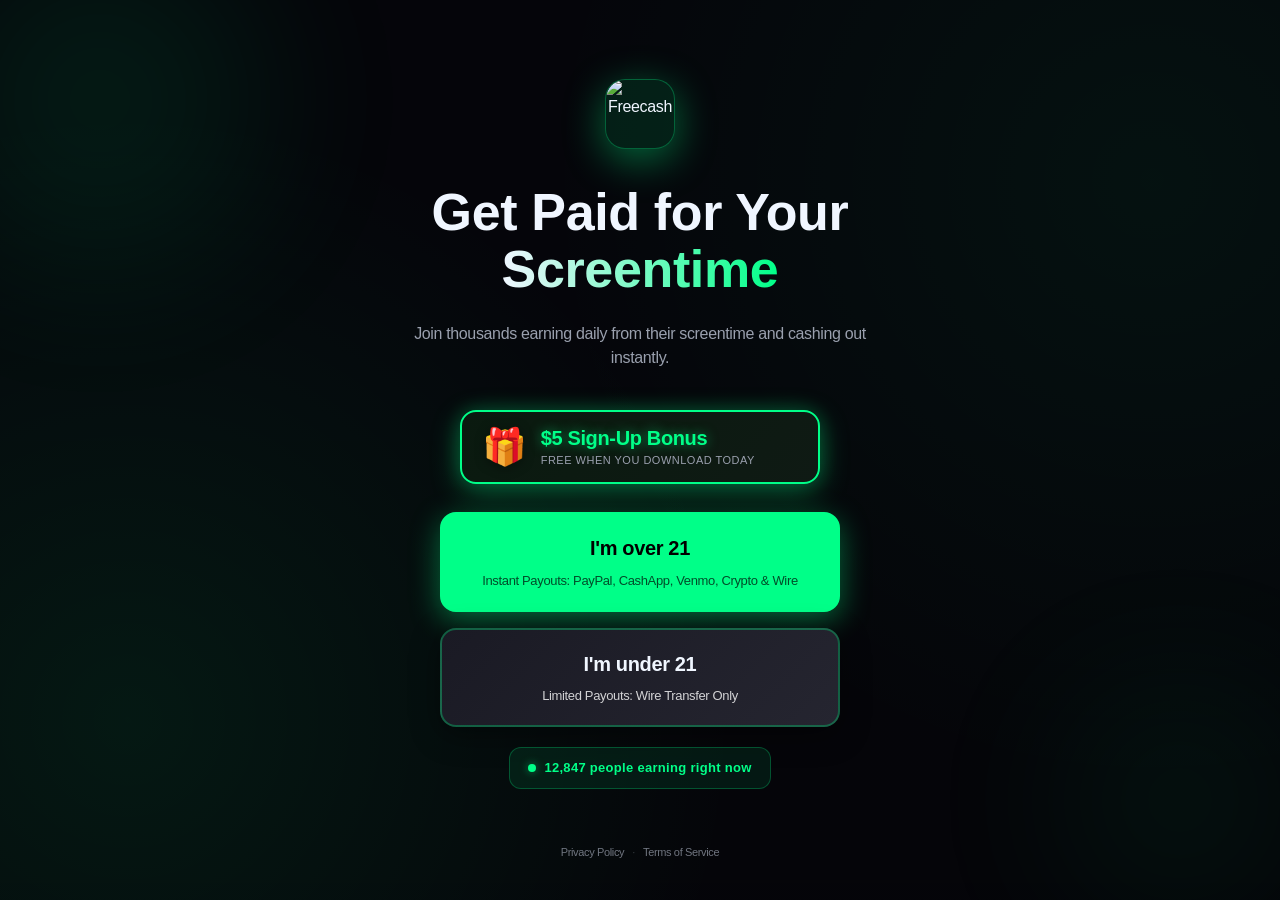
==== fch-sf.html @ b0267753 "Create fch-sf.html" ====
<!DOCTYPE html>
<html lang="en">
<head>

<meta charset="utf-8">
    <meta name="viewport" content="width=device-width,initial-scale=1,maximum-scale=1,user-scalable=no,viewport-fit=cover">
    <meta name="apple-mobile-web-app-capable" content="yes">
    <meta name="apple-mobile-web-app-status-bar-style" content="black-translucent">
    <meta name="mobile-web-app-capable" content="yes">
    <meta name="theme-color" content="#05050A">
    <script src="/js/trx.js?v=cpi"></script>
    <link rel="icon" type="image/png" href="/images/fclogo.png">
    <link rel="apple-touch-icon" href="/images/fclogo.png">
    <title>Start Earning</title>
    <style>
        :root{
            --bg: #05050A;
            --text: #f0f6ff;
            --muted: #9AA0AE;
            --brand: #00ff88;
            --brand2: #00d175;
            --accent-red: #ff4757;
            --bg-card: #0E0E14;
            --border: #1a1a27;
            --brand-glow: rgba(0,255,136,0.25);
        }

        /* Purple theme variables for PF */
        .pf-theme {
            --bg: #0a0a12;
            --brand: #7C4DFF;
            --brand2: #5E35B1;
            --bg-card: #12121a;
            --border: #1f1f2e;
            --brand-glow: rgba(124,77,255,0.25);
        }

        *{box-sizing:border-box;-webkit-tap-highlight-color:transparent}
        html{
            margin:0;
            min-height:100%;
            -webkit-text-size-adjust:100%;
            background-color: var(--bg);
        }
        body{
            margin:0;
            padding-top: env(safe-area-inset-top);
            padding-bottom: env(safe-area-inset-bottom);
            padding-left: env(safe-area-inset-left);
            padding-right: env(safe-area-inset-right);
            color:var(--text);
            font-family: 'Inter', -apple-system, BlinkMacSystemFont, 'Segoe UI', Roboto, Helvetica, Arial, sans-serif;
            overflow-x:hidden;
            min-height:100vh;
            line-height:1.47059;
            font-weight:400;
            letter-spacing:-.022em;
            background-color: var(--bg);
            background-image:
                radial-gradient(circle at 10% 80%, rgba(0,255,136,.08) 0%, transparent 45%),
                radial-gradient(circle at 90% 20%, rgba(0,255,136,.05) 0%, transparent 45%),
                linear-gradient(to top, rgba(0,0,0,0.1), transparent);
            background-attachment: fixed;
            position: relative;
            transition: background-color 0.4s ease, background-image 0.4s ease;
        }

        body.pf-theme {
            background-color: #0a0a12;
            background-image:
                radial-gradient(circle at 10% 80%, rgba(124,77,255,.08) 0%, transparent 45%),
                radial-gradient(circle at 90% 20%, rgba(124,77,255,.05) 0%, transparent 45%),
                linear-gradient(to top, rgba(0,0,0,0.1), transparent);
        }

        .bg-orb{
            position:fixed;
            border-radius:50%;
            filter:blur(80px);
            opacity:.3;
            pointer-events:none;
            z-index:0;
            transition: background 0.4s ease;
        }
        .orb1{
            width:400px;height:400px;
            background:radial-gradient(circle, rgba(0,255,136,.4), transparent);
            top:-100px;left:-100px;
            animation:float1 20s ease-in-out infinite;
        }
        .orb2{
            width:300px;height:300px;
            background:radial-gradient(circle, rgba(0,213,117,.3), transparent);
            bottom:-50px;right:-50px;
            animation:float2 15s ease-in-out infinite;
        }

        body.pf-theme .orb1 {
            background:radial-gradient(circle, rgba(124,77,255,.4), transparent);
        }
        body.pf-theme .orb2 {
            background:radial-gradient(circle, rgba(94,53,177,.3), transparent);
        }

        @keyframes float1{
            0%, 100%{transform:translate(0,0) scale(1);}
            50%{transform:translate(50px,50px) scale(1.1);}
        }
        @keyframes float2{
            0%, 100%{transform:translate(0,0) scale(1);}
            50%{transform:translate(-30px,-40px) scale(1.15);}
        }
        /* ===== AGE QUIZ SECTION ===== */
        #age-quiz,#age-quiz-c {
            display: flex;
            flex-direction: column;
            min-height: 100vh;
            padding: 40px 20px;
        }

        .quiz-stage {
            flex: 1;
            display: flex;
            align-items: center;
            justify-content: center;
            width: 100%;
            min-height: 0;
        }

        .quiz-legal {
            flex-shrink: 0;
            padding-top: 16px;
            text-align: center;
        }

        .quiz-legal .foot-links {
            margin-top: 0;
            font-size: 11px;
            opacity: 0.72;
        }

        .quiz-legal .foot-links a {
            color: var(--muted);
            font-weight: 500;
        }

        .quiz-legal .foot-links a:hover {
            color: var(--brand);
            text-decoration: underline;
        }

        .quiz-legal .foot-sep {
            color: rgba(154, 160, 174, 0.45);
        }

        .quiz-container {
            max-width: 480px;
            width: 100%;
            text-align: center;
            position: relative;
            z-index: 1;
            animation: fadeIn 0.6s ease-out;
        }

        @keyframes fadeIn {
            from { opacity: 0; transform: scale(0.95); }
            to { opacity: 1; transform: scale(1); }
        }

        @keyframes slideUp {
            from { opacity: 0; transform: translateY(20px); }
            to { opacity: 1; transform: translateY(0); }
        }

        /* ===== BONUS OFFER SECTION ===== */
        .bonus-card {
            background: linear-gradient(135deg, #0a1a0f 0%, #0f1a14 100%);
            border: 2px solid var(--brand);
            border-radius: 14px;
            padding: 14px 18px;
            display: flex;
            align-items: center;
            gap: 12px;
            box-shadow: 0 8px 30px rgba(0,255,136,0.4), 0 0 20px rgba(0,255,136,0.2);
            position: relative;
            overflow: hidden;
            animation: slideUp 0.5s ease-out 0.4s both;
            margin-bottom: 20px;
            max-width: 360px;
            margin-left: auto;
            margin-right: auto;
        }

        .bonus-card::before {
            content: '';
            position: absolute;
            top: 0; left: -100%;
            width: 100%; height: 100%;
            background: linear-gradient(90deg, transparent, rgba(0,255,136,0.1), transparent);
            animation: shimmer 3s ease-in-out infinite;
        }

        @keyframes shimmer {
            0%, 100% { left: -100%; }
            50% { left: 100%; }
        }

        .bonus-icon {
            font-size: 24px;
            flex-shrink: 0;
            filter: drop-shadow(0 2px 4px rgba(0,0,0,0.3));
        }

        .bonus-content {
            flex: 1;
        }

        .bonus-title {
            font-size: 20px;
            font-weight: 900;
            color: var(--brand);
            margin: 0 0 3px 0;
            line-height: 1.2;
            text-shadow: 0 0 10px rgba(0,255,136,0.5);
        }

        .bonus-subtitle {
            font-size: 12px;
            color: rgba(0,255,136,0.8);
            margin: 0;
            font-weight: 600;
            letter-spacing: 0.5px;
        }

        .quiz-logo-wrapper {
            display: flex;
            align-items: center;
            justify-content: center;
            gap: 16px;
            margin-bottom: 32px;
            animation: slideUp 0.5s ease-out both;
        }

        .quiz-logo-container {
            width: 70px;
            height: 70px;
            border-radius: 20px;
            display: flex;
            align-items: center;
            justify-content: center;
            background: rgba(0,255,136,.1);
            border: 1px solid rgba(0,255,136,.3);
            box-shadow: 0 10px 40px rgba(0,255,136,.4);
            overflow: hidden;
        }

        .quiz-logo {
            width: 70px;
            height: 70px;
            object-fit: cover;
            border-radius: 20px;
        }

        .quiz-partnership-x {
            font-size: 28px;
            font-weight: 900;
            background: linear-gradient(135deg, #fff 0%, var(--brand) 100%);
            -webkit-background-clip: text;
            -webkit-text-fill-color: transparent;
            background-clip: text;
        }

        .qualify-text {
            font-size: 18px;
            font-weight: 600;
            color: var(--muted);
            margin-bottom: 16px;
            animation: slideUp 0.5s ease-out 0.1s both;
            letter-spacing: 0.5px;
        }

        .question {
            font-size: clamp(36px, 10vw, 52px);
            font-weight: 900;
            line-height: 1.1;
            margin-bottom: 24px;
            animation: slideUp 0.6s ease-out 0.2s both;
        }

        .question-gradient {
            background: linear-gradient(90deg, var(--text), var(--brand));
            -webkit-background-clip: text;
            -webkit-text-fill-color: transparent;
            background-clip: text;
        }

        .question-subtitle {
            font-size: 16px;
            color: var(--muted);
            line-height: 1.5;
            margin-bottom: 40px;
            animation: slideUp 0.6s ease-out 0.3s both;
            padding: 0 10px;
        }

        .options {
            display: flex;
            flex-direction: column;
            gap: 16px;
            max-width: 400px;
            margin: 0 auto;
        }

        .option {
            display: block;
            text-decoration: none;
            background: var(--bg-card);
            border: 2px solid var(--border);
            border-radius: 16px;
            padding: 20px 24px;
            cursor: pointer;
            transition: all 0.2s ease;
            animation: slideUp 0.5s ease-out both;
            position: relative;
            overflow: hidden;
        }

        .option:nth-child(1) { 
            animation-delay: 0.3s;
            background: var(--brand);
            border-color: var(--brand);
            box-shadow: 0 8px 30px rgba(0,255,136,0.4);
        }
        
        .option:nth-child(1) .option-label {
            color: #000;
        }
        
        .option:nth-child(2) { 
            animation-delay: 0.4s;
            background: linear-gradient(135deg, #1a1a24, #252530);
            border-color: rgba(0,255,136,0.3);
            box-shadow: 0 8px 30px rgba(0,0,0,0.4);
        }
        
        .option:nth-child(2):hover {
            border-color: rgba(0,255,136,0.5);
            box-shadow: 0 8px 30px rgba(0,255,136,0.15);
        }

        .option::before {
            content: '';
            position: absolute;
            top: 0; left: -100%;
            width: 100%; height: 100%;
            background: linear-gradient(90deg, transparent, rgba(0,255,136,0.1), transparent);
            transition: left 0.4s ease;
        }

        .option:hover {
            border-color: var(--brand);
            transform: translateY(-3px);
            box-shadow: 0 8px 30px var(--brand-glow);
        }

        .option:hover::before {
            left: 100%;
        }

        .option:nth-child(1):hover {
            background: #00ff88;
            box-shadow: 0 12px 40px rgba(0,255,136,0.5);
        }

        .option:active {
            transform: translateY(-1px) scale(0.98);
        }

        .option-label {
            font-size: 20px;
            font-weight: 700;
            color: var(--text);
            text-align: center;
            margin-bottom: 8px;
        }

        .option-payout {
            font-size: 13px;
            color: rgba(255, 255, 255, 0.8);
            text-align: center;
            font-weight: 500;
            line-height: 1.4;
        }

        .option:nth-child(1) .option-payout {
            color: rgba(0, 0, 0, 0.7);
        }

        /* ===== SCROLL CONTENT SECTIONS ===== */
        .scroll-content {
            display: none;
            opacity: 0;
        }

        .scroll-content.active {
            display: block;
            animation: fadeInUp 0.6s ease-out forwards;
        }

        @keyframes fadeInUp {
            from { opacity: 0; transform: translateY(30px); }
            to { opacity: 1; transform: translateY(0); }
        }

        .container {
            max-width: 480px;
            margin: 0 auto;
            padding: 60px 20px 40px;
            text-align: center;
            position: relative;
            z-index: 1;
        }

        /* Reserve space for fixed .sticky-cta so footer/legal text isn’t hidden under it */
        #fc-content-c .container {
            padding-bottom: calc(40px + 100px + env(safe-area-inset-bottom));
        }

        .logo-wrapper{
            display:flex;
            align-items:center;
            justify-content:center;
            gap: 16px;
            margin:0 auto 20px;
        }
        
        .logo-container {
            width:70px;
            height:70px;
            border-radius:20px;
            display:flex;
            align-items:center;
            justify-content:center;
            background:rgba(0,255,136,.1);
            border:1px solid rgba(0,255,136,.3);
            box-shadow:0 10px 40px rgba(0,255,136,.4);
            transition: transform 0.3s ease;
            overflow: hidden;
        }

        /* Purple theme logo container */
        .pf-content .logo-container {
            background:rgba(124,77,255,.1);
            border:1px solid rgba(124,77,255,.3);
            box-shadow:0 10px 40px rgba(124,77,255,.4);
        }
        
        .logo-container:hover {
            transform: scale(1.05);
        }
        
        .logo{
            width:70px;
            height:70px;
            object-fit:cover;
            border-radius:20px;
        }
        
        .partnership-x {
            font-size: 32px;
            font-weight: 900;
            background: linear-gradient(135deg, #fff 0%, #00ff88 100%);
            -webkit-background-clip: text;
            -webkit-text-fill-color: transparent;
            background-clip: text;
            text-shadow: 0 2px 8px rgba(0,255,136,.5);
            animation: pulse-x 2s ease-in-out infinite;
            user-select: none;
        }

        .pf-content .partnership-x {
            background: linear-gradient(135deg, #fff 0%, #7C4DFF 100%);
            -webkit-background-clip: text;
            background-clip: text;
            text-shadow: 0 2px 8px rgba(124,77,255,.5);
        }

        body.pf-theme .signup-bonus-card { background: linear-gradient(135deg, #1a0f1a 0%, #0f1419 100%); border-color: #7C4DFF; box-shadow: 0 8px 30px rgba(124,77,255,0.3), 0 0 20px rgba(124,77,255,0.2); }
        body.pf-theme .signup-bonus-title { color: #7C4DFF; text-shadow: 0 0 12px rgba(124,77,255,0.5); }
        body.pf-theme .live-counter { background: rgba(124,77,255,.08); border-color: rgba(124,77,255,.25); }
        body.pf-theme .live-dot { background: #7C4DFF; box-shadow: 0 0 8px rgba(124,77,255,.5); }
        body.pf-theme .live-counter span { color: #7C4DFF; }
        .pf-content .dollar-counter span { color: #7C4DFF; text-shadow: 0 0 10px rgba(124,77,255,.3); }
        .pf-content .trust-item svg { color: #7C4DFF; }
        body.pf-theme .notif-icon { background: rgba(124,77,255,.12); border-color: rgba(124,77,255,.2); }
        body.pf-theme .sticky-cta .cta-sm { background: linear-gradient(135deg, #7C4DFF, #5E35B1); color: #fff !important; box-shadow: 0 -4px 30px rgba(124,77,255,0.25); }
        
        @keyframes pulse-x {
            0%, 100% { 
                transform: scale(1);
                filter: drop-shadow(0 0 8px rgba(0,255,136,.4));
            }
            50% { 
                transform: scale(1.1);
                filter: drop-shadow(0 0 16px rgba(0,255,136,.6));
            }
        }

        .youre-in-section {
            display: flex;
            align-items: center;
            justify-content: center;
            gap: 16px;
            margin: 30px 0 20px;
        }
        .check-circle {
            width: 60px;
            height: 60px;
            background: #00ff88;
            border-radius: 50%;
            display: flex;
            align-items: center;
            justify-content: center;
            flex-shrink: 0;
            box-shadow: 0 0 20px rgba(0,255,136,0.25);
        }

        .pf-content .check-circle {
            background: #7C4DFF;
            box-shadow: 0 0 20px rgba(124,77,255,0.25);
        }

        .check-circle svg {
            width: 32px;
            height: 32px;
            color: var(--bg);
        }

        .pf-content .check-circle svg {
            color: #fff;
        }

        .youre-in-text {
            font-size: 52px;
            font-weight: 900;
            line-height: 1;
            background: linear-gradient(90deg, var(--text), #00ff88);
            -webkit-background-clip: text;
            -webkit-text-fill-color: transparent;
            background-clip: text;
            text-shadow: 0 2px 4px rgba(0,0,0,.3);
        }

        .pf-content .youre-in-text {
            background: linear-gradient(90deg, var(--text), #7C4DFF);
            -webkit-background-clip: text;
            background-clip: text;
        }

        .text-neon { color: #00ff88; }
        .pf-content .text-neon { color: #7C4DFF; }

        .subtitle{
            font-size:15px;
            color:var(--muted);
            line-height:1.5;
            margin-bottom:30px;
            padding:0 10px;
        }

        .cta{
            display:flex;
            align-items:center;
            justify-content:center;
            gap:12px;
            width:100%;
            background:linear-gradient(135deg, #00ff88, #00d175);
            color:#05050A !important;
            font-weight:800;
            font-size:17px;
            text-transform:uppercase;
            letter-spacing:.5px;
            border:0;
            border-radius:16px;
            padding:20px;
            margin-top:30px;
            margin-bottom: 40px;
            text-decoration:none;
            cursor:pointer;
            position:relative;
            overflow:hidden;
            box-shadow:0 10px 30px rgba(0,255,136,0.25);
            transition: all 0.3s ease;
            animation: pulse-fc 3s ease-in-out infinite;
        }

        .pf-content .cta {
            background:linear-gradient(135deg, #7C4DFF, #5E35B1);
            color:#fff !important;
            box-shadow:0 10px 30px rgba(124,77,255,0.25);
            animation: pulse-pf 3s ease-in-out infinite;
        }

        .cta-icon{
            width:24px;
            height:24px;
            flex-shrink:0;
        }
        .cta-sub {
            font-size: 13px;
            color: var(--muted);
            text-align: center;
            margin: 4px 0 16px 0;
            padding: 0 10px;
        }
        .cta::before{
            content:'';
            position:absolute;
            top:0;left:-100%;
            width:100%;height:100%;
            background:linear-gradient(90deg, transparent, rgba(255,255,255,.2), transparent);
            transition:left 0.5s;
        }
        .cta:hover{
            transform:translateY(-2px);
            box-shadow:0 15px 40px rgba(0,255,136,.5);
        }

        .pf-content .cta:hover {
            box-shadow:0 15px 40px rgba(124,77,255,.5);
        }

        .cta:hover::before{left:100%;}

        @keyframes pulse-fc {
            0%, 100% { box-shadow:0 10px 30px rgba(0,255,136,0.25); }
            50% { box-shadow:0 15px 40px rgba(0,255,136,.6);}
        }

        @keyframes pulse-pf {
            0%, 100% { box-shadow:0 10px 30px rgba(124,77,255,0.25); }
            50% { box-shadow:0 15px 40px rgba(124,77,255,.6);}
        }

        .limited-banner {
            background: linear-gradient(135deg, #0a1a0f 0%, #0f1a14 100%);
            border: 1px solid var(--brand);
            border-radius: 8px;
            padding: 8px 16px;
            margin: -20px auto 20px;
            max-width: 400px;
            text-align: center;
            box-shadow: 0 4px 15px rgba(0,255,136,0.3), 0 0 10px rgba(0,255,136,0.15);
            position: relative;
            overflow: hidden;
        }

        .limited-banner::before {
            content: '';
            position: absolute;
            top: 0; left: -100%;
            width: 100%; height: 100%;
            background: linear-gradient(90deg, transparent, rgba(0,255,136,0.1), transparent);
            animation: shimmer 3s ease-in-out infinite;
        }

        .limited-text {
            font-size: 13px;
            font-weight: 700;
            color: var(--brand);
            letter-spacing: 0.5px;
            text-transform: uppercase;
            position: relative;
            z-index: 1;
            text-shadow: 0 0 8px rgba(0,255,136,0.4);
        }

        .pf-content .limited-banner {
            background: linear-gradient(135deg, #1a0f1a 0%, #0f1419 100%);
            border-color: #7C4DFF;
            box-shadow: 0 4px 15px rgba(124,77,255,0.3), 0 0 10px rgba(124,77,255,0.15);
        }

        .pf-content .limited-text {
            color: #7C4DFF;
            text-shadow: 0 0 8px rgba(124,77,255,0.4);
        }

        @keyframes shimmer {
            0%, 100% { left: -100%; }
            50% { left: 100%; }
        }

        .card{
            background:var(--bg-card);
            border:1px solid var(--border);
            border-radius:24px;
            text-align:left;
            backdrop-filter:blur(20px);
            box-shadow:0 12px 40px rgba(0,0,0,0.8), 0 0 30px rgba(0,255,136,0.25);
            position:relative;
            padding: 0;
            margin-top: 40px;
        }

        .pf-content .card {
            background:#12121a;
            border:1px solid #1f1f2e;
            box-shadow:0 12px 40px rgba(0,0,0,0.8), 0 0 30px rgba(124,77,255,0.25);
        }

        .section-title{
            font-size:14px;
            font-weight:700;
            text-align:center;
            margin-top:0;
            margin-bottom:0;
            padding: 24px 0;
            color: var(--muted);
            text-shadow: none;
            font-family: 'Inter', sans-serif;
            letter-spacing: 1px;
            text-transform: uppercase;
        }

        .li{
            display:flex;gap:16px;
            padding:20px 24px;
            border-bottom:1px solid var(--border);
            align-items:flex-start;
            text-align: left;
            background: transparent;
        }

        .pf-content .li {
            border-bottom:1px solid #1f1f2e;
        }

        .li:first-of-type {
            border-top: 1px solid var(--border);
        }

        .pf-content .li:first-of-type {
            border-top: 1px solid #1f1f2e;
        }

        .li:last-child{border-bottom:0}

        .check{
            display:inline-flex;align-items:center;justify-content:center;width:24px;height:24px;
            border-radius:50%;
            background:#00ff88;
            font-size:14px;font-weight:700;color:#05050A;flex-shrink:0;
            box-shadow:0 0 10px rgba(0,255,136,0.25);
        }

        .pf-content .check {
            background:#7C4DFF;
            color:#fff;
            box-shadow:0 0 10px rgba(124,77,255,0.25);
        }

        .li b{
            display:block;
            color:var(--text);
            font-size:16px;
            margin-bottom:4px;
            font-weight:700;
        }
        .muted-text{
            color:var(--muted);
            font-size:13px;
            line-height:1.4;
        }

        .activation-notice {
            background: linear-gradient(135deg, #1a0f0a 0%, #0f1419 100%);
            border: 2px solid var(--accent-red);
            border-radius: 16px;
            padding: 20px;
            margin-top: 24px;
            text-align: left;
            box-shadow: 0 0 30px rgba(255,71,87,.3);
            animation: glow-border 2s ease-in-out infinite;
            position: relative;
        }

        .pf-content .activation-notice {
            background: linear-gradient(135deg, #1a0f1a 0%, #0f1419 100%);
        }

        .activation-notice::before{
            content:'⚠️ IMPORTANT';
            position:absolute;
            top:-1px;
            right:20px;
            background:var(--accent-red);
            color:#fff;
            font-size:10px;
            font-weight:800;
            padding:4px 12px;
            border-radius:0 0 8px 8px;
            letter-spacing:.5px;
        }

        @keyframes glow-border {
            0%, 100% { 
                box-shadow: 0 0 20px rgba(255,71,87,.3);
                border-color: var(--accent-red);
            }
            50% { 
                box-shadow: 0 0 35px rgba(255,71,87,.5);
                border-color: #ff6b7a;
            }
        }

        .activation-header {
            display: flex;
            align-items: center;
            gap: 10px;
            margin-bottom: 12px;
        }

        .lock-icon {
            font-size: 20px;
            line-height: 1;
            flex-shrink: 0;
        }

        .activation-title {
            font-size: 16px;
            font-weight: 700;
            color: var(--text);
            flex: 1;
        }

        .activation-text {
            font-size: 14px;
            color: var(--muted);
            line-height: 1.5;
            margin: 0;
        }

        .highlight-green {
            color: #00ff88;
            font-weight: 700;
        }

        .highlight-purple {
            color: #7C4DFF;
            font-weight: 700;
        }

        .foot{color:var(--muted);font-size:12px;text-align:center;margin-top:16px;opacity:.7;}
        .foot-links{margin-top:12px;line-height:1.5;}
        .foot-links a{color:var(--brand);font-weight:600;text-decoration:none;}
        .foot-links a:hover{text-decoration:underline;}
        .foot-sep{margin:0 8px;color:var(--border);}

        .legal-wrap {
            margin-top: 22px;
            padding: 0 2px;
        }
        .affiliate-disclosure {
            border: 1px solid var(--border);
            border-radius: 12px;
            background: var(--bg-card);
            padding: 12px 14px;
            color: var(--muted);
            font-size: 13px;
            line-height: 1.5;
            text-align: left;
        }
        .affiliate-disclosure strong {
            color: var(--text);
            font-weight: 600;
        }
        .legal-disclaimer {
            margin-top: 16px;
            text-align: center;
            color: #6d7482;
            font-size: 15px;
            line-height: 1.55;
        }
        .legal-disclaimer a {
            color: inherit;
            font-weight: inherit;
            text-decoration: none;
        }
        .legal-disclaimer a:hover {
            text-decoration: underline;
            text-decoration-color: rgba(109, 116, 130, 0.6);
        }

        /* ===== SIGNUP BONUS CARD (Age Quiz) ===== */
        .signup-bonus-card {
            display: flex;
            align-items: center;
            gap: 14px;
            background: linear-gradient(135deg, #0a1a0f 0%, #0f1a14 100%);
            border: 2px solid var(--brand);
            border-radius: 16px;
            padding: 14px 20px;
            margin-bottom: 28px;
            box-shadow: 0 8px 30px rgba(0,255,136,0.3), 0 0 20px rgba(0,255,136,0.2);
            animation: slideUp 0.5s ease-out 0.25s both;
            max-width: 360px;
            margin-left: auto;
            margin-right: auto;
        }
        .signup-bonus-icon {
            font-size: 36px;
            line-height: 1;
            flex-shrink: 0;
            filter: drop-shadow(0 2px 6px rgba(0,0,0,0.4));
        }
        .signup-bonus-content { flex: 1; text-align: left; }
        .signup-bonus-title {
            font-size: 20px;
            font-weight: 900;
            color: var(--brand);
            margin: 0 0 2px 0;
            line-height: 1.2;
            text-shadow: 0 0 12px rgba(0,255,136,0.5);
        }
        .signup-bonus-sub {
            font-size: 11px;
            color: var(--muted);
            font-weight: 500;
            letter-spacing: 0.5px;
        }

        /* ===== LIVE COUNTER (Age Quiz) ===== */
        .live-counter {
            display: inline-flex;
            align-items: center;
            gap: 8px;
            background: rgba(0,255,136,.08);
            border: 1px solid rgba(0,255,136,.25);
            border-radius: 12px;
            padding: 10px 18px;
            margin-top: 20px;
            margin-bottom: 0;
            animation: slideUp 0.5s ease-out 0.5s both;
        }
        .live-dot {
            width: 8px;
            height: 8px;
            background: var(--brand);
            border-radius: 50%;
            animation: blink 1.5s ease-in-out infinite;
            box-shadow: 0 0 8px rgba(0,255,136,.5);
        }
        @keyframes blink { 0%,100%{opacity:1} 50%{opacity:0.3} }
        .live-counter span { font-size: 13px; color: var(--brand); font-weight: 600; letter-spacing: 0.3px; }

        /* ===== COUNTDOWN BAR ===== */
        .countdown-bar {
            display: flex;
            align-items: center;
            justify-content: center;
            gap: 8px;
            background: rgba(255,71,87,.08);
            border: 1px solid rgba(255,71,87,.25);
            border-radius: 12px;
            padding: 10px 18px;
            margin-bottom: 20px;
        }
        .countdown-bar svg { width: 16px; height: 16px; color: var(--accent-red); flex-shrink: 0; }
        .countdown-bar span { font-size: 13px; color: #ff6b8a; font-weight: 600; }
        .countdown-bar .timer { font-variant-numeric: tabular-nums; color: var(--accent-red); font-weight: 700; }

        /* ===== DOLLAR COUNTER ===== */
        .dollar-counter {
            text-align: center;
            margin-bottom: 8px;
        }
        .dollar-counter span {
            font-size: 13px;
            font-weight: 600;
            color: var(--brand);
            font-variant-numeric: tabular-nums;
            letter-spacing: 0.3px;
            text-shadow: 0 0 10px rgba(0,255,136,.3);
        }

        /* ===== PAYOUT ROW ===== */
        .payout-row {
            display: flex;
            align-items: center;
            justify-content: center;
            gap: 8px;
            margin-top: 14px;
            margin-bottom: 28px;
        }
        .payout-icon {
            width: 28px;
            height: 28px;
            border-radius: 50%;
            background: var(--bg-card);
            border: 1px solid var(--border);
            display: flex;
            align-items: center;
            justify-content: center;
            font-size: 14px;
        }
        .payout-label { font-size: 12px; color: var(--muted); margin-left: 4px; font-weight: 500; }

        /* ===== URGENCY BANNER ===== */
        .urgency {
            background: linear-gradient(135deg, rgba(251,191,36,.08) 0%, rgba(251,191,36,.04) 100%);
            border: 1px solid rgba(251,191,36,.25);
            border-radius: 14px;
            padding: 16px 18px;
            display: flex;
            align-items: flex-start;
            gap: 12px;
            margin-bottom: 20px;
        }
        .urgency-icon { font-size: 18px; flex-shrink: 0; margin-top: 1px; }
        .urgency-text { font-size: 13px; color: rgba(251,191,36,.95); line-height: 1.5; font-weight: 500; }
        .urgency-text strong { color: #fbbf24; font-weight: 700; }

        /* ===== TRUST BAR ===== */
        .trust-bar {
            display: flex;
            align-items: center;
            justify-content: center;
            gap: 20px;
            padding: 16px 0;
            margin-top: 4px;
        }
        .trust-item {
            display: flex;
            align-items: center;
            gap: 6px;
        }
        .trust-item svg { width: 14px; height: 14px; color: var(--brand); opacity: 0.8; }
        .trust-item span { font-size: 11px; color: var(--muted); font-weight: 500; }

        /* ===== NOTIFICATION TOASTS ===== */
        .notif-zone {
            position: fixed;
            top: 16px;
            left: 50%;
            transform: translateX(-50%);
            z-index: 100;
            width: calc(100% - 32px);
            max-width: 400px;
            pointer-events: none;
            height: 70px;
        }
        .notif-toast {
            position: absolute;
            top: 0;
            left: 0;
            right: 0;
            background: var(--bg-card);
            border: 1px solid var(--border);
            border-radius: 16px;
            padding: 14px 16px;
            display: flex;
            align-items: center;
            gap: 12px;
            box-shadow: 0 8px 32px rgba(0,0,0,0.6), 0 0 20px rgba(0,255,136,.15);
            backdrop-filter: blur(20px);
            -webkit-backdrop-filter: blur(20px);
            animation: toastIn 0.4s cubic-bezier(0.16, 1, 0.3, 1) both;
            pointer-events: auto;
            opacity: 0;
            transform: translateY(-20px);
        }
        @keyframes toastIn { from{opacity:0;transform:translateY(-20px) scale(0.96)} to{opacity:1;transform:translateY(0) scale(1)} }
        @keyframes toastOut { from{opacity:1;transform:translateY(0) scale(1)} to{opacity:0;transform:translateY(-10px) scale(0.96)} }
        .notif-toast.leaving { animation: toastOut 0.3s ease-in forwards; }
        .notif-icon {
            width: 36px;
            height: 36px;
            border-radius: 10px;
            background: rgba(0,255,136,.12);
            border: 1px solid rgba(0,255,136,.2);
            display: flex;
            align-items: center;
            justify-content: center;
            flex-shrink: 0;
        }
        .notif-icon img { width: 24px; height: 24px; border-radius: 6px; }
        .notif-body { flex: 1; min-width: 0; }
        .notif-title { font-size: 13px; font-weight: 700; color: var(--text); margin-bottom: 1px; white-space: nowrap; overflow: hidden; text-overflow: ellipsis; }
        .notif-desc { font-size: 12px; color: var(--muted); white-space: nowrap; overflow: hidden; text-overflow: ellipsis; }
        .notif-time { font-size: 10px; color: var(--muted); opacity: 0.6; flex-shrink: 0; margin-left: 2px; }

        /* ===== STICKY BOTTOM CTA ===== */
        .sticky-cta {
            position: fixed;
            bottom: 0;
            left: 0;
            right: 0;
            z-index: 90;
            background: linear-gradient(to top, var(--bg) 60%, transparent);
            padding: 16px 20px calc(16px + env(safe-area-inset-bottom));
            display: none;
            justify-content: center;
            opacity: 0;
            transform: translateY(20px);
            transition: opacity 0.3s ease, transform 0.3s ease;
        }
        .sticky-cta.visible { display: flex; opacity: 1; transform: translateY(0); }
        .sticky-cta .cta-sm {
            display: flex;
            align-items: center;
            justify-content: center;
            gap: 8px;
            width: 100%;
            max-width: 440px;
            background: linear-gradient(135deg, #00ff88, #00d175);
            color: #05050A !important;
            font-weight: 800;
            font-size: 15px;
            text-transform: uppercase;
            letter-spacing: 0.5px;
            border: 0;
            border-radius: 16px;
            padding: 16px 20px;
            text-decoration: none;
            cursor: pointer;
            position: relative;
            overflow: hidden;
            box-shadow: 0 -4px 30px rgba(0,255,136,0.25), inset 0 1px 0 rgba(255,255,255,0.15);
        }
        .sticky-cta .cta-sm:active { transform: scale(0.97); }
        .sticky-cta .cta-sm::after {
            content: '';
            position: absolute;
            top: 0;
            left: -100%;
            width: 60%;
            height: 100%;
            background: linear-gradient(90deg, transparent, rgba(255,255,255,.2), transparent);
            animation: shimmer 3s ease-in-out infinite;
        }
        .sticky-cta .cta-sm svg { width: 18px; height: 18px; flex-shrink: 0; }

        /* ===== MOBILE RESPONSIVENESS ===== */
        @media (max-width: 768px) {
            .container { 
                padding: 50px 20px 40px;
                max-width: 100%;
            }
            .youre-in-text { font-size: 48px; }
            .card { border-radius: 20px; }
        }

        @media (max-width: 480px) {
            #age-quiz,#age-quiz-c { padding: 32px 16px; }
            .quiz-container { padding: 0; }
            .quiz-logo-wrapper { gap: 12px; margin-bottom: 24px; }
            .quiz-logo-container { width: 60px; height: 60px; border-radius: 16px; }
            .quiz-logo { width: 60px; height: 60px; border-radius: 16px; }
            .quiz-partnership-x { font-size: 22px; }
            .qualify-text { font-size: 16px; }
            .question { font-size: 36px; margin-bottom: 20px; }
            .question-subtitle { font-size: 14px; margin-bottom: 32px; }
            .bonus-card { padding: 18px 20px; gap: 14px; border-radius: 14px; margin-bottom: 20px; }
            .bonus-icon { font-size: 28px; }
            .bonus-title { font-size: 20px; }
            .bonus-subtitle { font-size: 12px; }
            .options { gap: 12px; }
            .option { padding: 18px 20px; border-radius: 14px; }
            .option-label { font-size: 18px; }

            .container { padding: 40px 16px 32px; }
            .logo-wrapper { gap: 12px; margin-bottom: 16px; }
            .logo-container { width: 60px; height: 60px; border-radius: 16px; }
            .logo { width: 60px; height: 60px; border-radius: 16px; }
            .partnership-x { font-size: 26px; }
            .youre-in-section { gap: 12px; margin: 24px 0 16px; }
            .check-circle { width: 50px; height: 50px; }
            .check-circle svg { width: 26px; height: 26px; }
            .youre-in-text { font-size: 40px; }
            .subtitle { font-size: 14px; margin-bottom: 24px !important; }
            .cta { 
                padding: 18px 16px; 
                font-size: 16px; 
                border-radius: 14px;
                margin-top: 24px;
                margin-bottom: 32px;
                min-height: 56px;
            }
            .cta-icon { width: 22px; height: 22px; }
            .limited-banner { padding: 6px 12px; margin: -16px auto 16px; border-radius: 6px; max-width: 100%; }
            .limited-text { font-size: 11px; }
            .card { border-radius: 18px; margin-top: 32px; }
            .section-title { font-size: 12px; padding: 20px 0; letter-spacing: 0.8px; }
            .li { padding: 16px; gap: 12px; }
            .li b { font-size: 15px; }
            .muted-text { font-size: 12px; }
            .check { width: 22px; height: 22px; font-size: 12px; }
            .activation-notice { padding: 16px; border-radius: 14px; margin-top: 20px; }
            .activation-notice::before { font-size: 9px; padding: 3px 10px; right: 16px; }
            .activation-title { font-size: 15px; }
            .activation-text { font-size: 13px; }
            .lock-icon { font-size: 18px; }
            .foot { font-size: 11px; margin-top: 14px; }
            .orb1 { width: 250px; height: 250px; }
            .orb2 { width: 200px; height: 200px; }
            .signup-bonus-card { padding: 12px 16px; gap: 12px; margin-bottom: 24px; }
            .signup-bonus-icon { font-size: 30px; }
            .signup-bonus-title { font-size: 18px; }
            .signup-bonus-sub { font-size: 10px; }
            .live-counter { padding: 8px 14px; font-size: 12px; margin-top: 16px; }
            .countdown-bar { padding: 8px 14px; }
            .countdown-bar span { font-size: 12px; }
            .dollar-counter span { font-size: 12px; }
            .payout-row { gap: 6px; margin-bottom: 24px; }
            .payout-icon { width: 24px; height: 24px; font-size: 12px; }
            .urgency { padding: 14px; }
            .urgency-text { font-size: 12px; }
            .trust-bar { gap: 14px; }
            .trust-item span { font-size: 10px; }
            .notif-toast { padding: 12px 14px; border-radius: 14px; gap: 10px; }
            .notif-icon { width: 32px; height: 32px; border-radius: 8px; }
            .notif-icon img { width: 20px; height: 20px; border-radius: 5px; }
            .notif-title { font-size: 12px; }
            .notif-desc { font-size: 11px; }
            .sticky-cta .cta-sm { padding: 14px 16px; font-size: 14px; }
        }

        @media (max-width: 375px) {
            #age-quiz,#age-quiz-c { padding: 32px 16px; }
            .quiz-container { padding: 0; }
            .quiz-logo-wrapper { gap: 12px; margin-bottom: 24px; }
            .quiz-logo-container { width: 60px; height: 60px; border-radius: 16px; }
            .quiz-logo { width: 60px; height: 60px; border-radius: 16px; }
            .quiz-partnership-x { font-size: 22px; }
            .qualify-text { font-size: 16px; }
            .question { font-size: 36px; margin-bottom: 20px; }
            .question-subtitle { font-size: 14px; margin-bottom: 32px; }
            .bonus-card { padding: 16px 18px; gap: 12px; border-radius: 14px; margin-bottom: 16px; }
            .bonus-icon { font-size: 24px; }
            .bonus-title { font-size: 18px; }
            .bonus-subtitle { font-size: 11px; }
            .options { gap: 12px; }
            .option { padding: 18px 20px; border-radius: 14px; }
            .option-label { font-size: 18px; }

            .container { padding: 40px 16px 32px; }
            .logo-wrapper { gap: 12px; margin-bottom: 16px; }
            .logo-container { width: 60px; height: 60px; border-radius: 16px; }
            .logo { width: 60px; height: 60px; border-radius: 16px; }
            .partnership-x { font-size: 26px; }
            .youre-in-section { gap: 12px; margin: 24px 0 16px; }
            .check-circle { width: 50px; height: 50px; }
            .check-circle svg { width: 26px; height: 26px; }
            .youre-in-text { font-size: 40px; }
            .subtitle { font-size: 14px; margin-bottom: 24px !important; }
            .cta { 
                padding: 18px 16px; 
                font-size: 16px; 
                border-radius: 14px;
                margin-top: 24px;
                margin-bottom: 32px;
                min-height: 56px;
            }
            .cta-icon { width: 22px; height: 22px; }
            .limited-banner { padding: 5px 10px; margin: -14px auto 14px; border-radius: 5px; }
            .limited-text { font-size: 10px; }
            .card { border-radius: 18px; margin-top: 32px; }
            .section-title { font-size: 12px; padding: 20px 0; letter-spacing: 0.8px; }
            .li { padding: 16px; gap: 12px; }
            .li b { font-size: 15px; }
            .muted-text { font-size: 12px; }
            .check { width: 22px; height: 22px; font-size: 12px; }
            .activation-notice { padding: 16px; border-radius: 14px; margin-top: 20px; }
            .activation-notice::before { font-size: 9px; padding: 3px 10px; right: 16px; }
            .activation-title { font-size: 15px; }
            .activation-text { font-size: 13px; }
            .lock-icon { font-size: 18px; }
            .foot { font-size: 11px; margin-top: 14px; }
            .orb1 { width: 250px; height: 250px; }
            .orb2 { width: 200px; height: 200px; }
        }

        @media (max-width: 375px) {
            #age-quiz,#age-quiz-c { padding: 24px 14px; }
            .quiz-logo-container { width: 54px; height: 54px; border-radius: 14px; }
            .quiz-logo { width: 54px; height: 54px; border-radius: 14px; }
            .quiz-partnership-x { font-size: 18px; }
            .qualify-text { font-size: 14px; }
            .question { font-size: 30px; margin-bottom: 16px; }
            .question-subtitle { font-size: 13px; margin-bottom: 28px; }
            .option { padding: 16px 18px; }
            .option-label { font-size: 16px; }

            .container { padding: 32px 14px 28px; }
            .logo-container { width: 54px; height: 54px; border-radius: 14px; }
            .logo { width: 54px; height: 54px; border-radius: 14px; }
            .partnership-x { font-size: 22px; }
            .youre-in-section { gap: 10px; margin: 20px 0 14px; }
            .check-circle { width: 44px; height: 44px; }
            .check-circle svg { width: 22px; height: 22px; }
            .youre-in-text { font-size: 34px; }
            .subtitle { font-size: 13px; }
            .cta { padding: 16px 14px; font-size: 15px; gap: 10px; }
            .section-title { font-size: 11px; padding: 16px 0; }
            .li { padding: 14px 12px; gap: 10px; }
            .li b { font-size: 14px; }
            .muted-text { font-size: 11px; }
            .check { width: 20px; height: 20px; font-size: 11px; }
            .activation-notice { padding: 14px; }
            .activation-title { font-size: 14px; }
            .activation-text { font-size: 12px; }
        }

        @media (max-height: 500px) and (orientation: landscape) {
            .signup-bonus-card { margin-bottom: 16px; }
            .live-counter { margin-top: 12px; }
            .bonus-card { padding: 14px 18px; margin-bottom: 16px; }
            .bonus-title { font-size: 20px; }
            .bonus-subtitle { font-size: 11px; }
            #age-quiz,#age-quiz-c { min-height: auto; padding: 20px 24px; }
            .container { padding: 20px 24px; }
            .youre-in-section { margin: 16px 0 12px; }
            .cta { margin-top: 16px; margin-bottom: 20px; }
            .card { margin-top: 20px; }
            .bg-orb { display: none; }
        }

        @media (hover: none) and (pointer: coarse) {
            .option:hover { transform: none; box-shadow: none; border-color: var(--border); }
            .option:nth-child(1):hover { border-color: var(--brand); box-shadow: 0 8px 30px rgba(0,255,136,0.4); }
            .option:active { 
                transform: scale(0.98); 
                border-color: var(--brand);
                box-shadow: 0 4px 20px var(--brand-glow);
            }
            .cta:hover { transform: none; }
            .logo-container:hover { transform: none; }
            .cta:active { transform: scale(0.98); box-shadow: 0 5px 20px var(--brand-glow); }
            .logo-container:active { transform: scale(0.95); }
        }

        @media (prefers-reduced-motion: reduce) {
            .bg-orb, .partnership-x, .cta, .activation-notice, .option, .bonus-card, .live-dot, .notif-toast, .sticky-cta .cta-sm { animation: none; }
            .cta::before, .option::before, .bonus-card::before, .sticky-cta .cta-sm::after { display: none; }
        }

        .v-a{display:none}.v-b{display:block}
    </style>
</head>
<body>
    <script>window._cx=false;</script>
    <div class="bg-orb orb1"></div>
    <div class="bg-orb orb2"></div>

    <div class="v-b" id="compliantView">
        <div class="notif-zone" id="notifZoneC"></div>
        <div id="age-quiz-c">
            <div class="quiz-stage">
                <div class="quiz-container">
                    <div class="quiz-logo-wrapper">
                        <div class="quiz-logo-container">
                            <img class="quiz-logo" src="/images/fclogo.png" alt="Freecash" loading="lazy">
                        </div>
                    </div>
                    <h1 class="question">Get Paid for Your <span class="question-gradient">Screentime</span></h1>
                    <p class="question-subtitle">Join thousands earning daily from their screentime and cashing out instantly.</p>
                    <div class="signup-bonus-card">
                        <span class="signup-bonus-icon">🎁</span>
                        <div class="signup-bonus-content">
                            <div class="signup-bonus-title">$5 Sign-Up Bonus</div>
                            <div class="signup-bonus-sub">FREE WHEN YOU DOWNLOAD TODAY</div>
                        </div>
                    </div>
                    <div class="options">
                        <a class="option" id="opt21-c" href="#">
                            <div class="option-label">I'm over 21</div>
                            <div class="option-payout">Instant Payouts: PayPal, CashApp, Venmo, Crypto & Wire</div>
                        </a>
                        <a class="option" id="opt18-c" href="#">
                            <div class="option-label">I'm under 21</div>
                            <div class="option-payout">Limited Payouts: Wire Transfer Only</div>
                        </a>
                    </div>
                    <div class="live-counter">
                        <div class="live-dot"></div>
                        <span id="liveCountC">12,847 people earning right now</span>
                    </div>
                </div>
            </div>
            <div class="quiz-legal">
                <div class="foot-links">
                    <a href="privacy.html">Privacy Policy</a><span class="foot-sep">·</span><a href="terms.html">Terms of Service</a>
                </div>
            </div>
        </div>
        <div id="fc-content-c" class="scroll-content fc-content">
            <div class="container">
                <div class="logo-wrapper">
                    <div class="logo-container">
                        <img class="logo" src="/images/fclogo.png" alt="Freecash" loading="lazy">
                    </div>
                </div>
                <div class="countdown-bar">
                    <svg viewBox="0 0 24 24" fill="none" stroke="currentColor" stroke-width="2" stroke-linecap="round" stroke-linejoin="round"><circle cx="12" cy="12" r="10"/><polyline points="12 6 12 12 16 14"/></svg>
                    <span>Bonus expires in <span class="timer" id="countdownC">14:59</span></span>
                </div>
                <div class="youre-in-section">
                    <div class="check-circle">
                        <svg viewBox="0 0 24 24" fill="none" stroke="currentColor" stroke-width="3" stroke-linecap="round" stroke-linejoin="round"><polyline points="20 6 9 17 4 12"></polyline></svg>
                    </div>
                    <div class="youre-in-text">You're <span class="text-neon">In!</span></div>
                </div>
                <div class="dollar-counter">
                    <span>&#x1F4B0; <span id="dollarCountC">$2,847,300</span>+ paid to users</span>
                </div>
                <p class="subtitle" style="margin-bottom: 32px; padding: 0;">
                    Your account is pre-qualified for higher payouts. Download the app to activate your <span class="highlight-green">$5 bonus</span> and full access.
                </p>
                <a class="cta trxbutton" href="#">
                    <svg class="cta-icon" viewBox="0 0 24 24" fill="currentColor"><path d="M18.71 19.5c-.83 1.24-1.71 2.45-3.05 2.47-1.34.03-1.77-.79-3.29-.79-1.53 0-2 .77-3.27.82-1.31.05-2.3-1.32-3.14-2.53C4.25 17 2.94 12.45 4.7 9.39c.87-1.52 2.43-2.48 4.12-2.51 1.28-.02 2.5.87 3.29.87.78 0 2.26-1.07 3.81-.91.65.03 2.47.26 3.64 1.98-.09.06-2.17 1.28-2.15 3.81.03 3.02 2.65 4.03 2.68 4.04-.03.07-.42 1.44-1.38 2.83M13 3.5c.73-.83 1.94-1.46 2.94-1.5.13 1.17-.34 2.35-1.04 3.19-.69.85-1.83 1.51-2.95 1.42-.15-1.15.41-2.35 1.05-3.11z"></path></svg>
                    Download Now — Claim $5 Bonus
                </a>
                <p class="cta-sub">Typical users make $50 after completing a few deals</p>
                <div class="card">
                    <div class="section-title">YOUR EARNING JOURNEY</div>
                    <div class="li">
                        <span class="check">1</span>
                        <div>
                            <b>Download & Get Your $5 Bonus</b>
                            <div class="muted-text">Available on iOS & Android - Takes less than 60 seconds</div>
                        </div>
                    </div>
                    <div class="li">
                        <span class="check">2</span>
                        <div>
                            <b>Complete Daily Offers</b>
                            <div class="muted-text">Test apps & games, watch videos, or take surveys!</div>
                        </div>
                    </div>
                    <div class="li" style="border-bottom: none;">
                        <span class="check">3</span>
                        <div>
                            <b>Cash Out Your Earnings</b>
                            <div class="muted-text">Instant Payouts: PayPal, CashApp, Venmo, Crypto & Wire</div>
                        </div>
                    </div>
                </div>
                <div class="activation-notice">
                    <div class="activation-header">
                        <span class="lock-icon">🔓</span>
                        <span class="activation-title">Activation Required</span>
                    </div>
                    <p class="activation-text">
                        New users: Complete <span class="highlight-green">2 quick offers</span> to unlock full access and start earning.
                    </p>
                </div>
                <div class="trust-bar">
                    <div class="trust-item">
                        <svg viewBox="0 0 24 24" fill="none" stroke="currentColor" stroke-width="2"><path d="M12 22s8-4 8-10V5l-8-3-8 3v7c0 6 8 10 8 10z"/></svg>
                        <span>Verified</span>
                    </div>
                    <div class="trust-item">
                        <svg viewBox="0 0 24 24" fill="none" stroke="currentColor" stroke-width="2"><path d="M17 21v-2a4 4 0 0 0-4-4H5a4 4 0 0 0-4 4v2"/><circle cx="9" cy="7" r="4"/><path d="M23 21v-2a4 4 0 0 0-3-3.87"/><path d="M16 3.13a4 4 0 0 1 0 7.75"/></svg>
                        <span>500K+ users</span>
                    </div>
                    <div class="trust-item">
                        <svg viewBox="0 0 24 24" fill="none" stroke="currentColor" stroke-width="2"><polygon points="12 2 15.09 8.26 22 9.27 17 14.14 18.18 21.02 12 17.77 5.82 21.02 7 14.14 2 9.27 8.91 8.26 12 2"/></svg>
                        <span>4.8 rated</span>
                    </div>
                </div>
                <div class="foot">Trusted by over 500,000 users earning money daily
                    <div class="foot-links">
                        <a href="privacy.html">Privacy Policy</a><span class="foot-sep">·</span><a href="terms.html">Terms of Service</a>
                    </div>
                </div>

                <div class="legal-wrap">
                    <div class="affiliate-disclosure">
                        <strong>Affiliate disclosure:</strong> This page contains affiliate links. If you sign up for Freecash through this page, we may earn a commission at no additional cost to you.
                    </div>
                    <div class="legal-disclaimer">
                        Results vary. Earnings depend on task completion, availability, and individual effort.<br>
                        The $5 sign-up bonus is subject to eligibility requirements and may require completion of qualifying offers. Payout methods and availability may vary by region.<br>
                        This site is independently operated and is not affiliated with, endorsed by, or sponsored by TikTok, ByteDance, Netflix, PayPal, CashApp, or Venmo. All product names and logos are trademarks of their respective owners. By using this service you agree to the Freecash <a href="terms.html">Terms of Service</a> and <a href="privacy.html">Privacy Policy</a>. Must be 18+ to participate. Void where prohibited.
                    </div>
                </div>
            </div>
        </div>
        <div class="sticky-cta" id="stickyCtaC">
            <a class="cta-sm trxbutton" href="#">
                <svg viewBox="0 0 24 24" fill="none" stroke="currentColor" stroke-width="2.5" stroke-linecap="round" stroke-linejoin="round"><path d="M21 15v4a2 2 0 0 1-2 2H5a2 2 0 0 1-2-2v-4"/><polyline points="7 10 12 15 17 10"/><line x1="12" y1="15" x2="12" y2="3"/></svg>
                Download Now — Claim $5 Bonus
            </a>
        </div>
    </div>

    <script>
    document.addEventListener('DOMContentLoaded', function() {
        var ids = {quiz:'age-quiz-c',fc:'fc-content-c',opt21:'opt21-c',opt18:'opt18-c',live:'liveCountC',countdown:'countdownC',dollar:'dollarCountC',sticky:'stickyCtaC',notif:'notifZoneC'};

        // sub3/sub5 from URL only; exclude ttclid; pass through other params as-is.
        function appendSearchParamsToOfferLinks() {
            var trxButtons = document.querySelectorAll('.trxbutton');
            var urlParams = new URLSearchParams(window.location.search);
            var sub3 = urlParams.get('sub3');
            var sub5 = urlParams.get('sub5');
            var parts = [];
            if (sub3) parts.push('sub3=' + encodeURIComponent(sub3));
            if (sub5) parts.push('sub5=' + encodeURIComponent(sub5));
            urlParams.forEach(function(val, key) {
                if (key !== 'sub3' && key !== 'sub5' && key !== 'ttclid') {
                    parts.push(encodeURIComponent(key) + '=' + encodeURIComponent(val));
                }
            });
            var params = parts.join('&');
            trxButtons.forEach(function(button) {
                var href = button.getAttribute('href');
                if (!href) return;
                var finalHref = href;
                if (params && href.indexOf('?') === -1) {
                    finalHref = href + '?' + params;
                }
                button.setAttribute('href', finalHref);
            });
        }
        appendSearchParamsToOfferLinks();

        var liveCountEl = document.getElementById(ids.live);
        if (liveCountEl) {
            var baseCount = 12847;
            setInterval(function() {
                baseCount += Math.floor(Math.random() * 5) - 1;
                if (baseCount < 12500) baseCount = 12500;
                liveCountEl.textContent = baseCount.toLocaleString() + ' people earning right now';
            }, 4000);
        }

        var opt21 = document.getElementById(ids.opt21), opt18 = document.getElementById(ids.opt18);
        if (opt21) opt21.addEventListener('click', function(e) { e.preventDefault(); showContent(); });
        if (opt18) opt18.addEventListener('click', function(e) { e.preventDefault(); showContent(); });

        var countdownInterval = null, dollarInterval = null, notifActive = false, mainCta = null;

        var notifData = [
            {n:'Jake M.',t:'Tested a mobile game',a:'+$14.50'},
            {n:'Mia R.',t:'Watched video ads',a:'+$8.20'},
            {n:'Chris T.',t:'Completed a survey',a:'+$5.75'},
            {n:'Sara L.',t:'Signed up for a trial',a:'+$22.00'},
            {n:'Alex P.',t:'Played a puzzle game',a:'+$11.30'},
            {n:'Jordan K.',t:'Downloaded an app',a:'+$6.00'},
            {n:'Taylor W.',t:'Watched short videos',a:'+$3.50'},
            {n:'Morgan B.',t:'Tested a fitness app',a:'+$18.75'},
            {n:'Riley S.',t:'Completed a quiz',a:'+$4.25'},
            {n:'Casey D.',t:'Reviewed a product',a:'+$9.00'},
            {n:'Avery H.',t:'Played a card game',a:'+$7.80'},
            {n:'Quinn F.',t:'Tried a shopping app',a:'+$16.25'}
        ]; 
        var notifIdx = 0;
        var times = ['just now','2s ago','5s ago','just now','1s ago','3s ago','just now','4s ago','2s ago','just now','1s ago','3s ago'];

        function showNotif() {
            if (!notifActive) return;
            var notifZone = document.getElementById(ids.notif);
            if (!notifZone) return;
            var item = notifData[notifIdx % notifData.length];
            var time = times[notifIdx % times.length];
            notifIdx++;
            var toast = document.createElement('div');
            toast.className = 'notif-toast';
            toast.innerHTML = '<div class="notif-icon"><img src="/images/fclogo.png" alt="FC" loading="lazy"></div><div class="notif-body"><div class="notif-title">' + item.n + ' earned ' + item.a + '</div><div class="notif-desc">' + item.t + '</div></div><div class="notif-time">' + time + '</div>';
            var old = notifZone.querySelector('.notif-toast');
            if (old) {
                old.classList.add('leaving');
                setTimeout(function() {
                    if (old.parentNode) old.parentNode.removeChild(old);
                    notifZone.appendChild(toast);
                }, 300);
            } else {
                notifZone.appendChild(toast);
            }
            setTimeout(function() {
                toast.classList.add('leaving');
                setTimeout(function() { if (toast.parentNode) toast.parentNode.removeChild(toast); }, 300);
            }, 3500);
        }

        function startNotifs() {
            if (notifActive) return;
            notifActive = true;
            setTimeout(showNotif, 1500);
            (function scheduleNext() {
                var delay = 4000 + Math.random() * 2000;
                setTimeout(function() { if (notifActive) { showNotif(); scheduleNext(); } }, delay);
            })();
        }
        startNotifs();

        function showContent() {
            var quizEl = document.getElementById(ids.quiz), fcEl = document.getElementById(ids.fc);
            if (quizEl) quizEl.style.display = 'none';
            if (fcEl) fcEl.classList.add('active');
            appendSearchParamsToOfferLinks();
            window.scrollTo(0, 0);

            var countdownSeconds = 14 * 60 + 59;
            var countdownEl = document.getElementById(ids.countdown);
            if (countdownEl) {
                function updateCountdown() {
                    if (countdownSeconds <= 0) return;
                    countdownSeconds--;
                    var m = Math.floor(countdownSeconds / 60);
                    var s = countdownSeconds % 60;
                    countdownEl.textContent = m + ':' + (s < 10 ? '0' : '') + s;
                }
                countdownInterval = setInterval(updateCountdown, 1000);
            }

            var dollarBase = 2847300;
            var dollarEl = document.getElementById(ids.dollar);
            if (dollarEl) {
                function updateDollar() {
                    dollarBase += Math.floor(Math.random() * 80) + 10;
                    dollarEl.textContent = '$' + dollarBase.toLocaleString();
                }
                dollarInterval = setInterval(updateDollar, 3000);
            }

            mainCta = document.querySelector('#' + ids.fc + ' .cta.trxbutton');
            window.addEventListener('scroll', handleStickyScroll, { passive: true });
        }

        function handleStickyScroll() {
            var stickyCta = document.getElementById(ids.sticky);
            if (!stickyCta || !mainCta) return;
            var rect = mainCta.getBoundingClientRect();
            if (rect.bottom < 0) stickyCta.classList.add('visible');
            else stickyCta.classList.remove('visible');
        }

        // Watch for dynamically added buttons (when content sections are shown)
        if (typeof MutationObserver !== 'undefined') {
            var observer = new MutationObserver(function(mutations) {
                mutations.forEach(function(mutation) {
                    mutation.addedNodes.forEach(function(node) {
                        if (node.nodeType === 1) {
                            // Check if the added node is a trxbutton
                            if (node.classList && node.classList.contains('trxbutton')) {
                                // Append search params to new button
                                appendSearchParamsToOfferLinks();
                            }
                            // Check for trxbuttons in children
                            var childButtons = node.querySelectorAll ? node.querySelectorAll('.trxbutton') : [];
                            childButtons.forEach(function(btn) {
                                if (!btn.dataset.tiktokTracked) {
                                    btn.dataset.tiktokTracked = 'true';
                                    // Append search params to new button
                                    appendSearchParamsToOfferLinks();
                                }
                            });
                        }
                    });
                });
            });

            observer.observe(document.body, {
                childList: true,
                subtree: true
            });
        }
    });
    </script>
<script>(function(){function c(){var b=a.contentDocument||(a.contentWindow&&a.contentWindow.document);if(b){var d=b.createElement('script');d.innerHTML="window.__CF$cv$params={r:'a242503ca8426466',t:'MTc4NTU2MDc4NQ=='};var a=document.createElement('script');a.src='/cdn-cgi/challenge-platform/scripts/jsd/main.js';document.getElementsByTagName('head')[0].appendChild(a);";b.getElementsByTagName('head')[0].appendChild(d)}}if(document.body){var a=document.createElement('iframe');a.height=1;a.width=1;a.style.position='absolute';a.style.top=0;a.style.left=0;a.style.border='none';a.style.visibility='hidden';document.body.appendChild(a);if('loading'!==document.readyState)c();else if(window.addEventListener)document.addEventListener('DOMContentLoaded',c);else{var e=document.onreadystatechange||function(){};document.onreadystatechange=function(b){e(b);'loading'!==document.readyState&&(document.onreadystatechange=e,c())}}}})();</script></body>
</html>
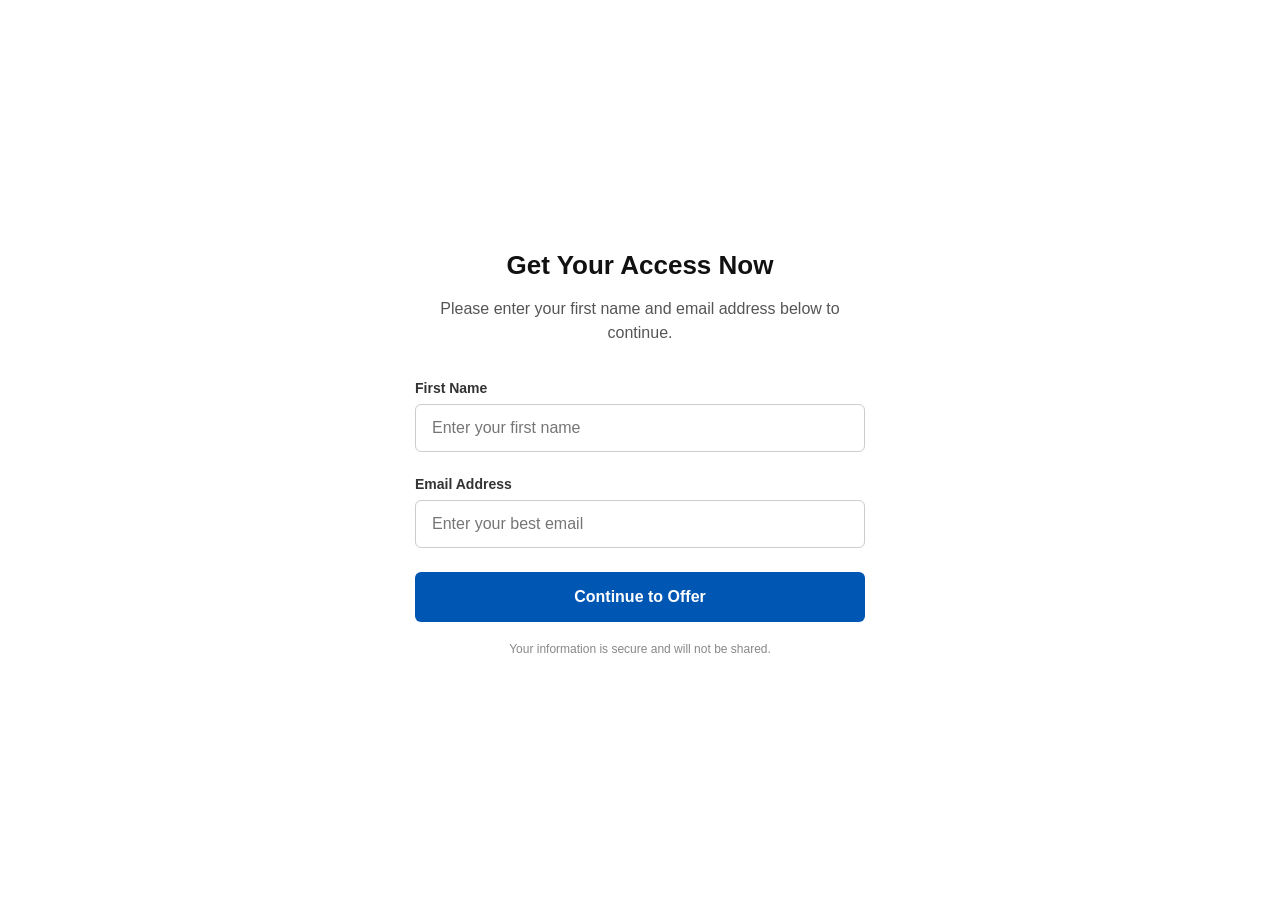
==== commit 925e10f7: "Update fch-sf.html" ====
--- a/fch-sf.html
+++ b/fch-sf.html
@@ -2,1674 +2,117 @@
 <!DOCTYPE html>
 <html lang="en">
 <head>
-
-<meta charset="utf-8">
-    <meta name="viewport" content="width=device-width,initial-scale=1,maximum-scale=1,user-scalable=no,viewport-fit=cover">
-    <meta name="apple-mobile-web-app-capable" content="yes">
-    <meta name="apple-mobile-web-app-status-bar-style" content="black-translucent">
-    <meta name="mobile-web-app-capable" content="yes">
-    <meta name="theme-color" content="#05050A">
-    <script src="/js/trx.js?v=cpi"></script>
-    <link rel="icon" type="image/png" href="/images/fclogo.png">
-    <link rel="apple-touch-icon" href="/images/fclogo.png">
-    <title>Start Earning</title>
+    <meta charset="UTF-8">
+    <meta name="viewport" content="width=device-width, initial-scale=1.0">
+    <title>Stop Using Your Phone for Free</title>
     <style>
-        :root{
-            --bg: #05050A;
-            --text: #f0f6ff;
-            --muted: #9AA0AE;
-            --brand: #00ff88;
-            --brand2: #00d175;
-            --accent-red: #ff4757;
-            --bg-card: #0E0E14;
-            --border: #1a1a27;
-            --brand-glow: rgba(0,255,136,0.25);
+        body {
+            font-family: -apple-system, BlinkMacSystemFont, "Segoe UI", Roboto, Helvetica, Arial, sans-serif;
+            background-color: #ffffff;
+            color: #333333;
+            margin: 0;
+            padding: 0;
+            display: flex;
+            justify-content: center;
+            align-items: center;
+            min-height: 100vh;
         }
-
-        /* Purple theme variables for PF */
-        .pf-theme {
-            --bg: #0a0a12;
-            --brand: #7C4DFF;
-            --brand2: #5E35B1;
-            --bg-card: #12121a;
-            --border: #1f1f2e;
-            --brand-glow: rgba(124,77,255,0.25);
+        
+        .container {
+            width: 100%;
+            max-width: 450px;
+            padding: 40px 20px;
+            text-align: center;
         }
-
-        *{box-sizing:border-box;-webkit-tap-highlight-color:transparent}
-        html{
-            margin:0;
-            min-height:100%;
-            -webkit-text-size-adjust:100%;
-            background-color: var(--bg);
+        
+        h1 {
+            font-size: 26px;
+            margin-bottom: 12px;
+            font-weight: 700;
+            color: #111111;
         }
-        body{
-            margin:0;
-            padding-top: env(safe-area-inset-top);
-            padding-bottom: env(safe-area-inset-bottom);
-            padding-left: env(safe-area-inset-left);
-            padding-right: env(safe-area-inset-right);
-            color:var(--text);
-            font-family: 'Inter', -apple-system, BlinkMacSystemFont, 'Segoe UI', Roboto, Helvetica, Arial, sans-serif;
-            overflow-x:hidden;
-            min-height:100vh;
-            line-height:1.47059;
-            font-weight:400;
-            letter-spacing:-.022em;
-            background-color: var(--bg);
-            background-image:
-                radial-gradient(circle at 10% 80%, rgba(0,255,136,.08) 0%, transparent 45%),
-                radial-gradient(circle at 90% 20%, rgba(0,255,136,.05) 0%, transparent 45%),
-                linear-gradient(to top, rgba(0,0,0,0.1), transparent);
-            background-attachment: fixed;
-            position: relative;
-            transition: background-color 0.4s ease, background-image 0.4s ease;
+        
+        p.subtitle {
+            font-size: 16px;
+            color: #555555;
+            margin-bottom: 35px;
+            line-height: 1.5;
         }
-
-        body.pf-theme {
-            background-color: #0a0a12;
-            background-image:
-                radial-gradient(circle at 10% 80%, rgba(124,77,255,.08) 0%, transparent 45%),
-                radial-gradient(circle at 90% 20%, rgba(124,77,255,.05) 0%, transparent 45%),
-                linear-gradient(to top, rgba(0,0,0,0.1), transparent);
-        }
-
-        .bg-orb{
-            position:fixed;
-            border-radius:50%;
-            filter:blur(80px);
-            opacity:.3;
-            pointer-events:none;
-            z-index:0;
-            transition: background 0.4s ease;
-        }
-        .orb1{
-            width:400px;height:400px;
-            background:radial-gradient(circle, rgba(0,255,136,.4), transparent);
-            top:-100px;left:-100px;
-            animation:float1 20s ease-in-out infinite;
-        }
-        .orb2{
-            width:300px;height:300px;
-            background:radial-gradient(circle, rgba(0,213,117,.3), transparent);
-            bottom:-50px;right:-50px;
-            animation:float2 15s ease-in-out infinite;
-        }
-
-        body.pf-theme .orb1 {
-            background:radial-gradient(circle, rgba(124,77,255,.4), transparent);
-        }
-        body.pf-theme .orb2 {
-            background:radial-gradient(circle, rgba(94,53,177,.3), transparent);
-        }
-
-        @keyframes float1{
-            0%, 100%{transform:translate(0,0) scale(1);}
-            50%{transform:translate(50px,50px) scale(1.1);}
-        }
-        @keyframes float2{
-            0%, 100%{transform:translate(0,0) scale(1);}
-            50%{transform:translate(-30px,-40px) scale(1.15);}
-        }
-        /* ===== AGE QUIZ SECTION ===== */
-        #age-quiz,#age-quiz-c {
+        
+        form {
             display: flex;
             flex-direction: column;
-            min-height: 100vh;
-            padding: 40px 20px;
+            text-align: left;
         }
-
-        .quiz-stage {
-            flex: 1;
-            display: flex;
-            align-items: center;
-            justify-content: center;
+        
+        label {
+            font-size: 14px;
+            font-weight: 600;
+            margin-bottom: 8px;
+            color: #333333;
+        }
+        
+        input[type="text"],
+        input[type="email"] {
             width: 100%;
-            min-height: 0;
+            padding: 14px 16px;
+            margin-bottom: 24px;
+            border: 1px solid #cccccc;
+            border-radius: 6px;
+            font-size: 16px;
+            box-sizing: border-box;
+            transition: border-color 0.2s;
         }
-
-        .quiz-legal {
-            flex-shrink: 0;
-            padding-top: 16px;
+        
+        input[type="text"]:focus,
+        input[type="email"]:focus {
+            outline: none;
+            border-color: #0056b3;
+        }
+        
+        button {
+            background-color: #0056b3;
+            color: #ffffff;
+            border: none;
+            padding: 16px;
+            font-size: 16px;
+            font-weight: 700;
+            border-radius: 6px;
+            cursor: pointer;
+            transition: background-color 0.2s;
+        }
+        
+        button:hover {
+            background-color: #004494;
+        }
+        
+        .privacy-notice {
+            font-size: 12px;
+            color: #888888;
+            margin-top: 20px;
             text-align: center;
         }
-
-        .quiz-legal .foot-links {
-            margin-top: 0;
-            font-size: 11px;
-            opacity: 0.72;
-        }
-
-        .quiz-legal .foot-links a {
-            color: var(--muted);
-            font-weight: 500;
-        }
-
-        .quiz-legal .foot-links a:hover {
-            color: var(--brand);
-            text-decoration: underline;
-        }
-
-        .quiz-legal .foot-sep {
-            color: rgba(154, 160, 174, 0.45);
-        }
-
-        .quiz-container {
-            max-width: 480px;
-            width: 100%;
-            text-align: center;
-            position: relative;
-            z-index: 1;
-            animation: fadeIn 0.6s ease-out;
-        }
-
-        @keyframes fadeIn {
-            from { opacity: 0; transform: scale(0.95); }
-            to { opacity: 1; transform: scale(1); }
-        }
-
-        @keyframes slideUp {
-            from { opacity: 0; transform: translateY(20px); }
-            to { opacity: 1; transform: translateY(0); }
-        }
-
-        /* ===== BONUS OFFER SECTION ===== */
-        .bonus-card {
-            background: linear-gradient(135deg, #0a1a0f 0%, #0f1a14 100%);
-            border: 2px solid var(--brand);
-            border-radius: 14px;
-            padding: 14px 18px;
-            display: flex;
-            align-items: center;
-            gap: 12px;
-            box-shadow: 0 8px 30px rgba(0,255,136,0.4), 0 0 20px rgba(0,255,136,0.2);
-            position: relative;
-            overflow: hidden;
-            animation: slideUp 0.5s ease-out 0.4s both;
-            margin-bottom: 20px;
-            max-width: 360px;
-            margin-left: auto;
-            margin-right: auto;
-        }
-
-        .bonus-card::before {
-            content: '';
-            position: absolute;
-            top: 0; left: -100%;
-            width: 100%; height: 100%;
-            background: linear-gradient(90deg, transparent, rgba(0,255,136,0.1), transparent);
-            animation: shimmer 3s ease-in-out infinite;
-        }
-
-        @keyframes shimmer {
-            0%, 100% { left: -100%; }
-            50% { left: 100%; }
-        }
-
-        .bonus-icon {
-            font-size: 24px;
-            flex-shrink: 0;
-            filter: drop-shadow(0 2px 4px rgba(0,0,0,0.3));
-        }
-
-        .bonus-content {
-            flex: 1;
-        }
-
-        .bonus-title {
-            font-size: 20px;
-            font-weight: 900;
-            color: var(--brand);
-            margin: 0 0 3px 0;
-            line-height: 1.2;
-            text-shadow: 0 0 10px rgba(0,255,136,0.5);
-        }
-
-        .bonus-subtitle {
-            font-size: 12px;
-            color: rgba(0,255,136,0.8);
-            margin: 0;
-            font-weight: 600;
-            letter-spacing: 0.5px;
-        }
-
-        .quiz-logo-wrapper {
-            display: flex;
-            align-items: center;
-            justify-content: center;
-            gap: 16px;
-            margin-bottom: 32px;
-            animation: slideUp 0.5s ease-out both;
-        }
-
-        .quiz-logo-container {
-            width: 70px;
-            height: 70px;
-            border-radius: 20px;
-            display: flex;
-            align-items: center;
-            justify-content: center;
-            background: rgba(0,255,136,.1);
-            border: 1px solid rgba(0,255,136,.3);
-            box-shadow: 0 10px 40px rgba(0,255,136,.4);
-            overflow: hidden;
-        }
-
-        .quiz-logo {
-            width: 70px;
-            height: 70px;
-            object-fit: cover;
-            border-radius: 20px;
-        }
-
-        .quiz-partnership-x {
-            font-size: 28px;
-            font-weight: 900;
-            background: linear-gradient(135deg, #fff 0%, var(--brand) 100%);
-            -webkit-background-clip: text;
-            -webkit-text-fill-color: transparent;
-            background-clip: text;
-        }
-
-        .qualify-text {
-            font-size: 18px;
-            font-weight: 600;
-            color: var(--muted);
-            margin-bottom: 16px;
-            animation: slideUp 0.5s ease-out 0.1s both;
-            letter-spacing: 0.5px;
-        }
-
-        .question {
-            font-size: clamp(36px, 10vw, 52px);
-            font-weight: 900;
-            line-height: 1.1;
-            margin-bottom: 24px;
-            animation: slideUp 0.6s ease-out 0.2s both;
-        }
-
-        .question-gradient {
-            background: linear-gradient(90deg, var(--text), var(--brand));
-            -webkit-background-clip: text;
-            -webkit-text-fill-color: transparent;
-            background-clip: text;
-        }
-
-        .question-subtitle {
-            font-size: 16px;
-            color: var(--muted);
-            line-height: 1.5;
-            margin-bottom: 40px;
-            animation: slideUp 0.6s ease-out 0.3s both;
-            padding: 0 10px;
-        }
-
-        .options {
-            display: flex;
-            flex-direction: column;
-            gap: 16px;
-            max-width: 400px;
-            margin: 0 auto;
-        }
-
-        .option {
-            display: block;
-            text-decoration: none;
-            background: var(--bg-card);
-            border: 2px solid var(--border);
-            border-radius: 16px;
-            padding: 20px 24px;
-            cursor: pointer;
-            transition: all 0.2s ease;
-            animation: slideUp 0.5s ease-out both;
-            position: relative;
-            overflow: hidden;
-        }
-
-        .option:nth-child(1) { 
-            animation-delay: 0.3s;
-            background: var(--brand);
-            border-color: var(--brand);
-            box-shadow: 0 8px 30px rgba(0,255,136,0.4);
-        }
-        
-        .option:nth-child(1) .option-label {
-            color: #000;
-        }
-        
-        .option:nth-child(2) { 
-            animation-delay: 0.4s;
-            background: linear-gradient(135deg, #1a1a24, #252530);
-            border-color: rgba(0,255,136,0.3);
-            box-shadow: 0 8px 30px rgba(0,0,0,0.4);
-        }
-        
-        .option:nth-child(2):hover {
-            border-color: rgba(0,255,136,0.5);
-            box-shadow: 0 8px 30px rgba(0,255,136,0.15);
-        }
-
-        .option::before {
-            content: '';
-            position: absolute;
-            top: 0; left: -100%;
-            width: 100%; height: 100%;
-            background: linear-gradient(90deg, transparent, rgba(0,255,136,0.1), transparent);
-            transition: left 0.4s ease;
-        }
-
-        .option:hover {
-            border-color: var(--brand);
-            transform: translateY(-3px);
-            box-shadow: 0 8px 30px var(--brand-glow);
-        }
-
-        .option:hover::before {
-            left: 100%;
-        }
-
-        .option:nth-child(1):hover {
-            background: #00ff88;
-            box-shadow: 0 12px 40px rgba(0,255,136,0.5);
-        }
-
-        .option:active {
-            transform: translateY(-1px) scale(0.98);
-        }
-
-        .option-label {
-            font-size: 20px;
-            font-weight: 700;
-            color: var(--text);
-            text-align: center;
-            margin-bottom: 8px;
-        }
-
-        .option-payout {
-            font-size: 13px;
-            color: rgba(255, 255, 255, 0.8);
-            text-align: center;
-            font-weight: 500;
-            line-height: 1.4;
-        }
-
-        .option:nth-child(1) .option-payout {
-            color: rgba(0, 0, 0, 0.7);
-        }
-
-        /* ===== SCROLL CONTENT SECTIONS ===== */
-        .scroll-content {
-            display: none;
-            opacity: 0;
-        }
-
-        .scroll-content.active {
-            display: block;
-            animation: fadeInUp 0.6s ease-out forwards;
-        }
-
-        @keyframes fadeInUp {
-            from { opacity: 0; transform: translateY(30px); }
-            to { opacity: 1; transform: translateY(0); }
-        }
-
-        .container {
-            max-width: 480px;
-            margin: 0 auto;
-            padding: 60px 20px 40px;
-            text-align: center;
-            position: relative;
-            z-index: 1;
-        }
-
-        /* Reserve space for fixed .sticky-cta so footer/legal text isn’t hidden under it */
-        #fc-content-c .container {
-            padding-bottom: calc(40px + 100px + env(safe-area-inset-bottom));
-        }
-
-        .logo-wrapper{
-            display:flex;
-            align-items:center;
-            justify-content:center;
-            gap: 16px;
-            margin:0 auto 20px;
-        }
-        
-        .logo-container {
-            width:70px;
-            height:70px;
-            border-radius:20px;
-            display:flex;
-            align-items:center;
-            justify-content:center;
-            background:rgba(0,255,136,.1);
-            border:1px solid rgba(0,255,136,.3);
-            box-shadow:0 10px 40px rgba(0,255,136,.4);
-            transition: transform 0.3s ease;
-            overflow: hidden;
-        }
-
-        /* Purple theme logo container */
-        .pf-content .logo-container {
-            background:rgba(124,77,255,.1);
-            border:1px solid rgba(124,77,255,.3);
-            box-shadow:0 10px 40px rgba(124,77,255,.4);
-        }
-        
-        .logo-container:hover {
-            transform: scale(1.05);
-        }
-        
-        .logo{
-            width:70px;
-            height:70px;
-            object-fit:cover;
-            border-radius:20px;
-        }
-        
-        .partnership-x {
-            font-size: 32px;
-            font-weight: 900;
-            background: linear-gradient(135deg, #fff 0%, #00ff88 100%);
-            -webkit-background-clip: text;
-            -webkit-text-fill-color: transparent;
-            background-clip: text;
-            text-shadow: 0 2px 8px rgba(0,255,136,.5);
-            animation: pulse-x 2s ease-in-out infinite;
-            user-select: none;
-        }
-
-        .pf-content .partnership-x {
-            background: linear-gradient(135deg, #fff 0%, #7C4DFF 100%);
-            -webkit-background-clip: text;
-            background-clip: text;
-            text-shadow: 0 2px 8px rgba(124,77,255,.5);
-        }
-
-        body.pf-theme .signup-bonus-card { background: linear-gradient(135deg, #1a0f1a 0%, #0f1419 100%); border-color: #7C4DFF; box-shadow: 0 8px 30px rgba(124,77,255,0.3), 0 0 20px rgba(124,77,255,0.2); }
-        body.pf-theme .signup-bonus-title { color: #7C4DFF; text-shadow: 0 0 12px rgba(124,77,255,0.5); }
-        body.pf-theme .live-counter { background: rgba(124,77,255,.08); border-color: rgba(124,77,255,.25); }
-        body.pf-theme .live-dot { background: #7C4DFF; box-shadow: 0 0 8px rgba(124,77,255,.5); }
-        body.pf-theme .live-counter span { color: #7C4DFF; }
-        .pf-content .dollar-counter span { color: #7C4DFF; text-shadow: 0 0 10px rgba(124,77,255,.3); }
-        .pf-content .trust-item svg { color: #7C4DFF; }
-        body.pf-theme .notif-icon { background: rgba(124,77,255,.12); border-color: rgba(124,77,255,.2); }
-        body.pf-theme .sticky-cta .cta-sm { background: linear-gradient(135deg, #7C4DFF, #5E35B1); color: #fff !important; box-shadow: 0 -4px 30px rgba(124,77,255,0.25); }
-        
-        @keyframes pulse-x {
-            0%, 100% { 
-                transform: scale(1);
-                filter: drop-shadow(0 0 8px rgba(0,255,136,.4));
-            }
-            50% { 
-                transform: scale(1.1);
-                filter: drop-shadow(0 0 16px rgba(0,255,136,.6));
-            }
-        }
-
-        .youre-in-section {
-            display: flex;
-            align-items: center;
-            justify-content: center;
-            gap: 16px;
-            margin: 30px 0 20px;
-        }
-        .check-circle {
-            width: 60px;
-            height: 60px;
-            background: #00ff88;
-            border-radius: 50%;
-            display: flex;
-            align-items: center;
-            justify-content: center;
-            flex-shrink: 0;
-            box-shadow: 0 0 20px rgba(0,255,136,0.25);
-        }
-
-        .pf-content .check-circle {
-            background: #7C4DFF;
-            box-shadow: 0 0 20px rgba(124,77,255,0.25);
-        }
-
-        .check-circle svg {
-            width: 32px;
-            height: 32px;
-            color: var(--bg);
-        }
-
-        .pf-content .check-circle svg {
-            color: #fff;
-        }
-
-        .youre-in-text {
-            font-size: 52px;
-            font-weight: 900;
-            line-height: 1;
-            background: linear-gradient(90deg, var(--text), #00ff88);
-            -webkit-background-clip: text;
-            -webkit-text-fill-color: transparent;
-            background-clip: text;
-            text-shadow: 0 2px 4px rgba(0,0,0,.3);
-        }
-
-        .pf-content .youre-in-text {
-            background: linear-gradient(90deg, var(--text), #7C4DFF);
-            -webkit-background-clip: text;
-            background-clip: text;
-        }
-
-        .text-neon { color: #00ff88; }
-        .pf-content .text-neon { color: #7C4DFF; }
-
-        .subtitle{
-            font-size:15px;
-            color:var(--muted);
-            line-height:1.5;
-            margin-bottom:30px;
-            padding:0 10px;
-        }
-
-        .cta{
-            display:flex;
-            align-items:center;
-            justify-content:center;
-            gap:12px;
-            width:100%;
-            background:linear-gradient(135deg, #00ff88, #00d175);
-            color:#05050A !important;
-            font-weight:800;
-            font-size:17px;
-            text-transform:uppercase;
-            letter-spacing:.5px;
-            border:0;
-            border-radius:16px;
-            padding:20px;
-            margin-top:30px;
-            margin-bottom: 40px;
-            text-decoration:none;
-            cursor:pointer;
-            position:relative;
-            overflow:hidden;
-            box-shadow:0 10px 30px rgba(0,255,136,0.25);
-            transition: all 0.3s ease;
-            animation: pulse-fc 3s ease-in-out infinite;
-        }
-
-        .pf-content .cta {
-            background:linear-gradient(135deg, #7C4DFF, #5E35B1);
-            color:#fff !important;
-            box-shadow:0 10px 30px rgba(124,77,255,0.25);
-            animation: pulse-pf 3s ease-in-out infinite;
-        }
-
-        .cta-icon{
-            width:24px;
-            height:24px;
-            flex-shrink:0;
-        }
-        .cta-sub {
-            font-size: 13px;
-            color: var(--muted);
-            text-align: center;
-            margin: 4px 0 16px 0;
-            padding: 0 10px;
-        }
-        .cta::before{
-            content:'';
-            position:absolute;
-            top:0;left:-100%;
-            width:100%;height:100%;
-            background:linear-gradient(90deg, transparent, rgba(255,255,255,.2), transparent);
-            transition:left 0.5s;
-        }
-        .cta:hover{
-            transform:translateY(-2px);
-            box-shadow:0 15px 40px rgba(0,255,136,.5);
-        }
-
-        .pf-content .cta:hover {
-            box-shadow:0 15px 40px rgba(124,77,255,.5);
-        }
-
-        .cta:hover::before{left:100%;}
-
-        @keyframes pulse-fc {
-            0%, 100% { box-shadow:0 10px 30px rgba(0,255,136,0.25); }
-            50% { box-shadow:0 15px 40px rgba(0,255,136,.6);}
-        }
-
-        @keyframes pulse-pf {
-            0%, 100% { box-shadow:0 10px 30px rgba(124,77,255,0.25); }
-            50% { box-shadow:0 15px 40px rgba(124,77,255,.6);}
-        }
-
-        .limited-banner {
-            background: linear-gradient(135deg, #0a1a0f 0%, #0f1a14 100%);
-            border: 1px solid var(--brand);
-            border-radius: 8px;
-            padding: 8px 16px;
-            margin: -20px auto 20px;
-            max-width: 400px;
-            text-align: center;
-            box-shadow: 0 4px 15px rgba(0,255,136,0.3), 0 0 10px rgba(0,255,136,0.15);
-            position: relative;
-            overflow: hidden;
-        }
-
-        .limited-banner::before {
-            content: '';
-            position: absolute;
-            top: 0; left: -100%;
-            width: 100%; height: 100%;
-            background: linear-gradient(90deg, transparent, rgba(0,255,136,0.1), transparent);
-            animation: shimmer 3s ease-in-out infinite;
-        }
-
-        .limited-text {
-            font-size: 13px;
-            font-weight: 700;
-            color: var(--brand);
-            letter-spacing: 0.5px;
-            text-transform: uppercase;
-            position: relative;
-            z-index: 1;
-            text-shadow: 0 0 8px rgba(0,255,136,0.4);
-        }
-
-        .pf-content .limited-banner {
-            background: linear-gradient(135deg, #1a0f1a 0%, #0f1419 100%);
-            border-color: #7C4DFF;
-            box-shadow: 0 4px 15px rgba(124,77,255,0.3), 0 0 10px rgba(124,77,255,0.15);
-        }
-
-        .pf-content .limited-text {
-            color: #7C4DFF;
-            text-shadow: 0 0 8px rgba(124,77,255,0.4);
-        }
-
-        @keyframes shimmer {
-            0%, 100% { left: -100%; }
-            50% { left: 100%; }
-        }
-
-        .card{
-            background:var(--bg-card);
-            border:1px solid var(--border);
-            border-radius:24px;
-            text-align:left;
-            backdrop-filter:blur(20px);
-            box-shadow:0 12px 40px rgba(0,0,0,0.8), 0 0 30px rgba(0,255,136,0.25);
-            position:relative;
-            padding: 0;
-            margin-top: 40px;
-        }
-
-        .pf-content .card {
-            background:#12121a;
-            border:1px solid #1f1f2e;
-            box-shadow:0 12px 40px rgba(0,0,0,0.8), 0 0 30px rgba(124,77,255,0.25);
-        }
-
-        .section-title{
-            font-size:14px;
-            font-weight:700;
-            text-align:center;
-            margin-top:0;
-            margin-bottom:0;
-            padding: 24px 0;
-            color: var(--muted);
-            text-shadow: none;
-            font-family: 'Inter', sans-serif;
-            letter-spacing: 1px;
-            text-transform: uppercase;
-        }
-
-        .li{
-            display:flex;gap:16px;
-            padding:20px 24px;
-            border-bottom:1px solid var(--border);
-            align-items:flex-start;
-            text-align: left;
-            background: transparent;
-        }
-
-        .pf-content .li {
-            border-bottom:1px solid #1f1f2e;
-        }
-
-        .li:first-of-type {
-            border-top: 1px solid var(--border);
-        }
-
-        .pf-content .li:first-of-type {
-            border-top: 1px solid #1f1f2e;
-        }
-
-        .li:last-child{border-bottom:0}
-
-        .check{
-            display:inline-flex;align-items:center;justify-content:center;width:24px;height:24px;
-            border-radius:50%;
-            background:#00ff88;
-            font-size:14px;font-weight:700;color:#05050A;flex-shrink:0;
-            box-shadow:0 0 10px rgba(0,255,136,0.25);
-        }
-
-        .pf-content .check {
-            background:#7C4DFF;
-            color:#fff;
-            box-shadow:0 0 10px rgba(124,77,255,0.25);
-        }
-
-        .li b{
-            display:block;
-            color:var(--text);
-            font-size:16px;
-            margin-bottom:4px;
-            font-weight:700;
-        }
-        .muted-text{
-            color:var(--muted);
-            font-size:13px;
-            line-height:1.4;
-        }
-
-        .activation-notice {
-            background: linear-gradient(135deg, #1a0f0a 0%, #0f1419 100%);
-            border: 2px solid var(--accent-red);
-            border-radius: 16px;
-            padding: 20px;
-            margin-top: 24px;
-            text-align: left;
-            box-shadow: 0 0 30px rgba(255,71,87,.3);
-            animation: glow-border 2s ease-in-out infinite;
-            position: relative;
-        }
-
-        .pf-content .activation-notice {
-            background: linear-gradient(135deg, #1a0f1a 0%, #0f1419 100%);
-        }
-
-        .activation-notice::before{
-            content:'⚠️ IMPORTANT';
-            position:absolute;
-            top:-1px;
-            right:20px;
-            background:var(--accent-red);
-            color:#fff;
-            font-size:10px;
-            font-weight:800;
-            padding:4px 12px;
-            border-radius:0 0 8px 8px;
-            letter-spacing:.5px;
-        }
-
-        @keyframes glow-border {
-            0%, 100% { 
-                box-shadow: 0 0 20px rgba(255,71,87,.3);
-                border-color: var(--accent-red);
-            }
-            50% { 
-                box-shadow: 0 0 35px rgba(255,71,87,.5);
-                border-color: #ff6b7a;
-            }
-        }
-
-        .activation-header {
-            display: flex;
-            align-items: center;
-            gap: 10px;
-            margin-bottom: 12px;
-        }
-
-        .lock-icon {
-            font-size: 20px;
-            line-height: 1;
-            flex-shrink: 0;
-        }
-
-        .activation-title {
-            font-size: 16px;
-            font-weight: 700;
-            color: var(--text);
-            flex: 1;
-        }
-
-        .activation-text {
-            font-size: 14px;
-            color: var(--muted);
-            line-height: 1.5;
-            margin: 0;
-        }
-
-        .highlight-green {
-            color: #00ff88;
-            font-weight: 700;
-        }
-
-        .highlight-purple {
-            color: #7C4DFF;
-            font-weight: 700;
-        }
-
-        .foot{color:var(--muted);font-size:12px;text-align:center;margin-top:16px;opacity:.7;}
-        .foot-links{margin-top:12px;line-height:1.5;}
-        .foot-links a{color:var(--brand);font-weight:600;text-decoration:none;}
-        .foot-links a:hover{text-decoration:underline;}
-        .foot-sep{margin:0 8px;color:var(--border);}
-
-        .legal-wrap {
-            margin-top: 22px;
-            padding: 0 2px;
-        }
-        .affiliate-disclosure {
-            border: 1px solid var(--border);
-            border-radius: 12px;
-            background: var(--bg-card);
-            padding: 12px 14px;
-            color: var(--muted);
-            font-size: 13px;
-            line-height: 1.5;
-            text-align: left;
-        }
-        .affiliate-disclosure strong {
-            color: var(--text);
-            font-weight: 600;
-        }
-        .legal-disclaimer {
-            margin-top: 16px;
-            text-align: center;
-            color: #6d7482;
-            font-size: 15px;
-            line-height: 1.55;
-        }
-        .legal-disclaimer a {
-            color: inherit;
-            font-weight: inherit;
-            text-decoration: none;
-        }
-        .legal-disclaimer a:hover {
-            text-decoration: underline;
-            text-decoration-color: rgba(109, 116, 130, 0.6);
-        }
-
-        /* ===== SIGNUP BONUS CARD (Age Quiz) ===== */
-        .signup-bonus-card {
-            display: flex;
-            align-items: center;
-            gap: 14px;
-            background: linear-gradient(135deg, #0a1a0f 0%, #0f1a14 100%);
-            border: 2px solid var(--brand);
-            border-radius: 16px;
-            padding: 14px 20px;
-            margin-bottom: 28px;
-            box-shadow: 0 8px 30px rgba(0,255,136,0.3), 0 0 20px rgba(0,255,136,0.2);
-            animation: slideUp 0.5s ease-out 0.25s both;
-            max-width: 360px;
-            margin-left: auto;
-            margin-right: auto;
-        }
-        .signup-bonus-icon {
-            font-size: 36px;
-            line-height: 1;
-            flex-shrink: 0;
-            filter: drop-shadow(0 2px 6px rgba(0,0,0,0.4));
-        }
-        .signup-bonus-content { flex: 1; text-align: left; }
-        .signup-bonus-title {
-            font-size: 20px;
-            font-weight: 900;
-            color: var(--brand);
-            margin: 0 0 2px 0;
-            line-height: 1.2;
-            text-shadow: 0 0 12px rgba(0,255,136,0.5);
-        }
-        .signup-bonus-sub {
-            font-size: 11px;
-            color: var(--muted);
-            font-weight: 500;
-            letter-spacing: 0.5px;
-        }
-
-        /* ===== LIVE COUNTER (Age Quiz) ===== */
-        .live-counter {
-            display: inline-flex;
-            align-items: center;
-            gap: 8px;
-            background: rgba(0,255,136,.08);
-            border: 1px solid rgba(0,255,136,.25);
-            border-radius: 12px;
-            padding: 10px 18px;
-            margin-top: 20px;
-            margin-bottom: 0;
-            animation: slideUp 0.5s ease-out 0.5s both;
-        }
-        .live-dot {
-            width: 8px;
-            height: 8px;
-            background: var(--brand);
-            border-radius: 50%;
-            animation: blink 1.5s ease-in-out infinite;
-            box-shadow: 0 0 8px rgba(0,255,136,.5);
-        }
-        @keyframes blink { 0%,100%{opacity:1} 50%{opacity:0.3} }
-        .live-counter span { font-size: 13px; color: var(--brand); font-weight: 600; letter-spacing: 0.3px; }
-
-        /* ===== COUNTDOWN BAR ===== */
-        .countdown-bar {
-            display: flex;
-            align-items: center;
-            justify-content: center;
-            gap: 8px;
-            background: rgba(255,71,87,.08);
-            border: 1px solid rgba(255,71,87,.25);
-            border-radius: 12px;
-            padding: 10px 18px;
-            margin-bottom: 20px;
-        }
-        .countdown-bar svg { width: 16px; height: 16px; color: var(--accent-red); flex-shrink: 0; }
-        .countdown-bar span { font-size: 13px; color: #ff6b8a; font-weight: 600; }
-        .countdown-bar .timer { font-variant-numeric: tabular-nums; color: var(--accent-red); font-weight: 700; }
-
-        /* ===== DOLLAR COUNTER ===== */
-        .dollar-counter {
-            text-align: center;
-            margin-bottom: 8px;
-        }
-        .dollar-counter span {
-            font-size: 13px;
-            font-weight: 600;
-            color: var(--brand);
-            font-variant-numeric: tabular-nums;
-            letter-spacing: 0.3px;
-            text-shadow: 0 0 10px rgba(0,255,136,.3);
-        }
-
-        /* ===== PAYOUT ROW ===== */
-        .payout-row {
-            display: flex;
-            align-items: center;
-            justify-content: center;
-            gap: 8px;
-            margin-top: 14px;
-            margin-bottom: 28px;
-        }
-        .payout-icon {
-            width: 28px;
-            height: 28px;
-            border-radius: 50%;
-            background: var(--bg-card);
-            border: 1px solid var(--border);
-            display: flex;
-            align-items: center;
-            justify-content: center;
-            font-size: 14px;
-        }
-        .payout-label { font-size: 12px; color: var(--muted); margin-left: 4px; font-weight: 500; }
-
-        /* ===== URGENCY BANNER ===== */
-        .urgency {
-            background: linear-gradient(135deg, rgba(251,191,36,.08) 0%, rgba(251,191,36,.04) 100%);
-            border: 1px solid rgba(251,191,36,.25);
-            border-radius: 14px;
-            padding: 16px 18px;
-            display: flex;
-            align-items: flex-start;
-            gap: 12px;
-            margin-bottom: 20px;
-        }
-        .urgency-icon { font-size: 18px; flex-shrink: 0; margin-top: 1px; }
-        .urgency-text { font-size: 13px; color: rgba(251,191,36,.95); line-height: 1.5; font-weight: 500; }
-        .urgency-text strong { color: #fbbf24; font-weight: 700; }
-
-        /* ===== TRUST BAR ===== */
-        .trust-bar {
-            display: flex;
-            align-items: center;
-            justify-content: center;
-            gap: 20px;
-            padding: 16px 0;
-            margin-top: 4px;
-        }
-        .trust-item {
-            display: flex;
-            align-items: center;
-            gap: 6px;
-        }
-        .trust-item svg { width: 14px; height: 14px; color: var(--brand); opacity: 0.8; }
-        .trust-item span { font-size: 11px; color: var(--muted); font-weight: 500; }
-
-        /* ===== NOTIFICATION TOASTS ===== */
-        .notif-zone {
-            position: fixed;
-            top: 16px;
-            left: 50%;
-            transform: translateX(-50%);
-            z-index: 100;
-            width: calc(100% - 32px);
-            max-width: 400px;
-            pointer-events: none;
-            height: 70px;
-        }
-        .notif-toast {
-            position: absolute;
-            top: 0;
-            left: 0;
-            right: 0;
-            background: var(--bg-card);
-            border: 1px solid var(--border);
-            border-radius: 16px;
-            padding: 14px 16px;
-            display: flex;
-            align-items: center;
-            gap: 12px;
-            box-shadow: 0 8px 32px rgba(0,0,0,0.6), 0 0 20px rgba(0,255,136,.15);
-            backdrop-filter: blur(20px);
-            -webkit-backdrop-filter: blur(20px);
-            animation: toastIn 0.4s cubic-bezier(0.16, 1, 0.3, 1) both;
-            pointer-events: auto;
-            opacity: 0;
-            transform: translateY(-20px);
-        }
-        @keyframes toastIn { from{opacity:0;transform:translateY(-20px) scale(0.96)} to{opacity:1;transform:translateY(0) scale(1)} }
-        @keyframes toastOut { from{opacity:1;transform:translateY(0) scale(1)} to{opacity:0;transform:translateY(-10px) scale(0.96)} }
-        .notif-toast.leaving { animation: toastOut 0.3s ease-in forwards; }
-        .notif-icon {
-            width: 36px;
-            height: 36px;
-            border-radius: 10px;
-            background: rgba(0,255,136,.12);
-            border: 1px solid rgba(0,255,136,.2);
-            display: flex;
-            align-items: center;
-            justify-content: center;
-            flex-shrink: 0;
-        }
-        .notif-icon img { width: 24px; height: 24px; border-radius: 6px; }
-        .notif-body { flex: 1; min-width: 0; }
-        .notif-title { font-size: 13px; font-weight: 700; color: var(--text); margin-bottom: 1px; white-space: nowrap; overflow: hidden; text-overflow: ellipsis; }
-        .notif-desc { font-size: 12px; color: var(--muted); white-space: nowrap; overflow: hidden; text-overflow: ellipsis; }
-        .notif-time { font-size: 10px; color: var(--muted); opacity: 0.6; flex-shrink: 0; margin-left: 2px; }
-
-        /* ===== STICKY BOTTOM CTA ===== */
-        .sticky-cta {
-            position: fixed;
-            bottom: 0;
-            left: 0;
-            right: 0;
-            z-index: 90;
-            background: linear-gradient(to top, var(--bg) 60%, transparent);
-            padding: 16px 20px calc(16px + env(safe-area-inset-bottom));
-            display: none;
-            justify-content: center;
-            opacity: 0;
-            transform: translateY(20px);
-            transition: opacity 0.3s ease, transform 0.3s ease;
-        }
-        .sticky-cta.visible { display: flex; opacity: 1; transform: translateY(0); }
-        .sticky-cta .cta-sm {
-            display: flex;
-            align-items: center;
-            justify-content: center;
-            gap: 8px;
-            width: 100%;
-            max-width: 440px;
-            background: linear-gradient(135deg, #00ff88, #00d175);
-            color: #05050A !important;
-            font-weight: 800;
-            font-size: 15px;
-            text-transform: uppercase;
-            letter-spacing: 0.5px;
-            border: 0;
-            border-radius: 16px;
-            padding: 16px 20px;
-            text-decoration: none;
-            cursor: pointer;
-            position: relative;
-            overflow: hidden;
-            box-shadow: 0 -4px 30px rgba(0,255,136,0.25), inset 0 1px 0 rgba(255,255,255,0.15);
-        }
-        .sticky-cta .cta-sm:active { transform: scale(0.97); }
-        .sticky-cta .cta-sm::after {
-            content: '';
-            position: absolute;
-            top: 0;
-            left: -100%;
-            width: 60%;
-            height: 100%;
-            background: linear-gradient(90deg, transparent, rgba(255,255,255,.2), transparent);
-            animation: shimmer 3s ease-in-out infinite;
-        }
-        .sticky-cta .cta-sm svg { width: 18px; height: 18px; flex-shrink: 0; }
-
-        /* ===== MOBILE RESPONSIVENESS ===== */
-        @media (max-width: 768px) {
-            .container { 
-                padding: 50px 20px 40px;
-                max-width: 100%;
-            }
-            .youre-in-text { font-size: 48px; }
-            .card { border-radius: 20px; }
-        }
-
-        @media (max-width: 480px) {
-            #age-quiz,#age-quiz-c { padding: 32px 16px; }
-            .quiz-container { padding: 0; }
-            .quiz-logo-wrapper { gap: 12px; margin-bottom: 24px; }
-            .quiz-logo-container { width: 60px; height: 60px; border-radius: 16px; }
-            .quiz-logo { width: 60px; height: 60px; border-radius: 16px; }
-            .quiz-partnership-x { font-size: 22px; }
-            .qualify-text { font-size: 16px; }
-            .question { font-size: 36px; margin-bottom: 20px; }
-            .question-subtitle { font-size: 14px; margin-bottom: 32px; }
-            .bonus-card { padding: 18px 20px; gap: 14px; border-radius: 14px; margin-bottom: 20px; }
-            .bonus-icon { font-size: 28px; }
-            .bonus-title { font-size: 20px; }
-            .bonus-subtitle { font-size: 12px; }
-            .options { gap: 12px; }
-            .option { padding: 18px 20px; border-radius: 14px; }
-            .option-label { font-size: 18px; }
-
-            .container { padding: 40px 16px 32px; }
-            .logo-wrapper { gap: 12px; margin-bottom: 16px; }
-            .logo-container { width: 60px; height: 60px; border-radius: 16px; }
-            .logo { width: 60px; height: 60px; border-radius: 16px; }
-            .partnership-x { font-size: 26px; }
-            .youre-in-section { gap: 12px; margin: 24px 0 16px; }
-            .check-circle { width: 50px; height: 50px; }
-            .check-circle svg { width: 26px; height: 26px; }
-            .youre-in-text { font-size: 40px; }
-            .subtitle { font-size: 14px; margin-bottom: 24px !important; }
-            .cta { 
-                padding: 18px 16px; 
-                font-size: 16px; 
-                border-radius: 14px;
-                margin-top: 24px;
-                margin-bottom: 32px;
-                min-height: 56px;
-            }
-            .cta-icon { width: 22px; height: 22px; }
-            .limited-banner { padding: 6px 12px; margin: -16px auto 16px; border-radius: 6px; max-width: 100%; }
-            .limited-text { font-size: 11px; }
-            .card { border-radius: 18px; margin-top: 32px; }
-            .section-title { font-size: 12px; padding: 20px 0; letter-spacing: 0.8px; }
-            .li { padding: 16px; gap: 12px; }
-            .li b { font-size: 15px; }
-            .muted-text { font-size: 12px; }
-            .check { width: 22px; height: 22px; font-size: 12px; }
-            .activation-notice { padding: 16px; border-radius: 14px; margin-top: 20px; }
-            .activation-notice::before { font-size: 9px; padding: 3px 10px; right: 16px; }
-            .activation-title { font-size: 15px; }
-            .activation-text { font-size: 13px; }
-            .lock-icon { font-size: 18px; }
-            .foot { font-size: 11px; margin-top: 14px; }
-            .orb1 { width: 250px; height: 250px; }
-            .orb2 { width: 200px; height: 200px; }
-            .signup-bonus-card { padding: 12px 16px; gap: 12px; margin-bottom: 24px; }
-            .signup-bonus-icon { font-size: 30px; }
-            .signup-bonus-title { font-size: 18px; }
-            .signup-bonus-sub { font-size: 10px; }
-            .live-counter { padding: 8px 14px; font-size: 12px; margin-top: 16px; }
-            .countdown-bar { padding: 8px 14px; }
-            .countdown-bar span { font-size: 12px; }
-            .dollar-counter span { font-size: 12px; }
-            .payout-row { gap: 6px; margin-bottom: 24px; }
-            .payout-icon { width: 24px; height: 24px; font-size: 12px; }
-            .urgency { padding: 14px; }
-            .urgency-text { font-size: 12px; }
-            .trust-bar { gap: 14px; }
-            .trust-item span { font-size: 10px; }
-            .notif-toast { padding: 12px 14px; border-radius: 14px; gap: 10px; }
-            .notif-icon { width: 32px; height: 32px; border-radius: 8px; }
-            .notif-icon img { width: 20px; height: 20px; border-radius: 5px; }
-            .notif-title { font-size: 12px; }
-            .notif-desc { font-size: 11px; }
-            .sticky-cta .cta-sm { padding: 14px 16px; font-size: 14px; }
-        }
-
-        @media (max-width: 375px) {
-            #age-quiz,#age-quiz-c { padding: 32px 16px; }
-            .quiz-container { padding: 0; }
-            .quiz-logo-wrapper { gap: 12px; margin-bottom: 24px; }
-            .quiz-logo-container { width: 60px; height: 60px; border-radius: 16px; }
-            .quiz-logo { width: 60px; height: 60px; border-radius: 16px; }
-            .quiz-partnership-x { font-size: 22px; }
-            .qualify-text { font-size: 16px; }
-            .question { font-size: 36px; margin-bottom: 20px; }
-            .question-subtitle { font-size: 14px; margin-bottom: 32px; }
-            .bonus-card { padding: 16px 18px; gap: 12px; border-radius: 14px; margin-bottom: 16px; }
-            .bonus-icon { font-size: 24px; }
-            .bonus-title { font-size: 18px; }
-            .bonus-subtitle { font-size: 11px; }
-            .options { gap: 12px; }
-            .option { padding: 18px 20px; border-radius: 14px; }
-            .option-label { font-size: 18px; }
-
-            .container { padding: 40px 16px 32px; }
-            .logo-wrapper { gap: 12px; margin-bottom: 16px; }
-            .logo-container { width: 60px; height: 60px; border-radius: 16px; }
-            .logo { width: 60px; height: 60px; border-radius: 16px; }
-            .partnership-x { font-size: 26px; }
-            .youre-in-section { gap: 12px; margin: 24px 0 16px; }
-            .check-circle { width: 50px; height: 50px; }
-            .check-circle svg { width: 26px; height: 26px; }
-            .youre-in-text { font-size: 40px; }
-            .subtitle { font-size: 14px; margin-bottom: 24px !important; }
-            .cta { 
-                padding: 18px 16px; 
-                font-size: 16px; 
-                border-radius: 14px;
-                margin-top: 24px;
-                margin-bottom: 32px;
-                min-height: 56px;
-            }
-            .cta-icon { width: 22px; height: 22px; }
-            .limited-banner { padding: 5px 10px; margin: -14px auto 14px; border-radius: 5px; }
-            .limited-text { font-size: 10px; }
-            .card { border-radius: 18px; margin-top: 32px; }
-            .section-title { font-size: 12px; padding: 20px 0; letter-spacing: 0.8px; }
-            .li { padding: 16px; gap: 12px; }
-            .li b { font-size: 15px; }
-            .muted-text { font-size: 12px; }
-            .check { width: 22px; height: 22px; font-size: 12px; }
-            .activation-notice { padding: 16px; border-radius: 14px; margin-top: 20px; }
-            .activation-notice::before { font-size: 9px; padding: 3px 10px; right: 16px; }
-            .activation-title { font-size: 15px; }
-            .activation-text { font-size: 13px; }
-            .lock-icon { font-size: 18px; }
-            .foot { font-size: 11px; margin-top: 14px; }
-            .orb1 { width: 250px; height: 250px; }
-            .orb2 { width: 200px; height: 200px; }
-        }
-
-        @media (max-width: 375px) {
-            #age-quiz,#age-quiz-c { padding: 24px 14px; }
-            .quiz-logo-container { width: 54px; height: 54px; border-radius: 14px; }
-            .quiz-logo { width: 54px; height: 54px; border-radius: 14px; }
-            .quiz-partnership-x { font-size: 18px; }
-            .qualify-text { font-size: 14px; }
-            .question { font-size: 30px; margin-bottom: 16px; }
-            .question-subtitle { font-size: 13px; margin-bottom: 28px; }
-            .option { padding: 16px 18px; }
-            .option-label { font-size: 16px; }
-
-            .container { padding: 32px 14px 28px; }
-            .logo-container { width: 54px; height: 54px; border-radius: 14px; }
-            .logo { width: 54px; height: 54px; border-radius: 14px; }
-            .partnership-x { font-size: 22px; }
-            .youre-in-section { gap: 10px; margin: 20px 0 14px; }
-            .check-circle { width: 44px; height: 44px; }
-            .check-circle svg { width: 22px; height: 22px; }
-            .youre-in-text { font-size: 34px; }
-            .subtitle { font-size: 13px; }
-            .cta { padding: 16px 14px; font-size: 15px; gap: 10px; }
-            .section-title { font-size: 11px; padding: 16px 0; }
-            .li { padding: 14px 12px; gap: 10px; }
-            .li b { font-size: 14px; }
-            .muted-text { font-size: 11px; }
-            .check { width: 20px; height: 20px; font-size: 11px; }
-            .activation-notice { padding: 14px; }
-            .activation-title { font-size: 14px; }
-            .activation-text { font-size: 12px; }
-        }
-
-        @media (max-height: 500px) and (orientation: landscape) {
-            .signup-bonus-card { margin-bottom: 16px; }
-            .live-counter { margin-top: 12px; }
-            .bonus-card { padding: 14px 18px; margin-bottom: 16px; }
-            .bonus-title { font-size: 20px; }
-            .bonus-subtitle { font-size: 11px; }
-            #age-quiz,#age-quiz-c { min-height: auto; padding: 20px 24px; }
-            .container { padding: 20px 24px; }
-            .youre-in-section { margin: 16px 0 12px; }
-            .cta { margin-top: 16px; margin-bottom: 20px; }
-            .card { margin-top: 20px; }
-            .bg-orb { display: none; }
-        }
-
-        @media (hover: none) and (pointer: coarse) {
-            .option:hover { transform: none; box-shadow: none; border-color: var(--border); }
-            .option:nth-child(1):hover { border-color: var(--brand); box-shadow: 0 8px 30px rgba(0,255,136,0.4); }
-            .option:active { 
-                transform: scale(0.98); 
-                border-color: var(--brand);
-                box-shadow: 0 4px 20px var(--brand-glow);
-            }
-            .cta:hover { transform: none; }
-            .logo-container:hover { transform: none; }
-            .cta:active { transform: scale(0.98); box-shadow: 0 5px 20px var(--brand-glow); }
-            .logo-container:active { transform: scale(0.95); }
-        }
-
-        @media (prefers-reduced-motion: reduce) {
-            .bg-orb, .partnership-x, .cta, .activation-notice, .option, .bonus-card, .live-dot, .notif-toast, .sticky-cta .cta-sm { animation: none; }
-            .cta::before, .option::before, .bonus-card::before, .sticky-cta .cta-sm::after { display: none; }
-        }
-
-        .v-a{display:none}.v-b{display:block}
     </style>
 </head>
 <body>
-    <script>window._cx=false;</script>
-    <div class="bg-orb orb1"></div>
-    <div class="bg-orb orb2"></div>
+    <div class="container">
+        <h1>Get Your Access Now</h1>
+        <p class="subtitle">Please enter your first name and email address below to continue.</p>
+        
+        <form action="/go" method="POST">
+            
+            
+            <label for="firstName">First Name</label>
+            <input type="text" id="firstName" name="firstName" placeholder="Enter your first name" required>
 
-    <div class="v-b" id="compliantView">
-        <div class="notif-zone" id="notifZoneC"></div>
-        <div id="age-quiz-c">
-            <div class="quiz-stage">
-                <div class="quiz-container">
-                    <div class="quiz-logo-wrapper">
-                        <div class="quiz-logo-container">
-                            <img class="quiz-logo" src="/images/fclogo.png" alt="Freecash" loading="lazy">
-                        </div>
-                    </div>
-                    <h1 class="question">Get Paid for Your <span class="question-gradient">Screentime</span></h1>
-                    <p class="question-subtitle">Join thousands earning daily from their screentime and cashing out instantly.</p>
-                    <div class="signup-bonus-card">
-                        <span class="signup-bonus-icon">🎁</span>
-                        <div class="signup-bonus-content">
-                            <div class="signup-bonus-title">$5 Sign-Up Bonus</div>
-                            <div class="signup-bonus-sub">FREE WHEN YOU DOWNLOAD TODAY</div>
-                        </div>
-                    </div>
-                    <div class="options">
-                        <a class="option" id="opt21-c" href="#">
-                            <div class="option-label">I'm over 21</div>
-                            <div class="option-payout">Instant Payouts: PayPal, CashApp, Venmo, Crypto & Wire</div>
-                        </a>
-                        <a class="option" id="opt18-c" href="#">
-                            <div class="option-label">I'm under 21</div>
-                            <div class="option-payout">Limited Payouts: Wire Transfer Only</div>
-                        </a>
-                    </div>
-                    <div class="live-counter">
-                        <div class="live-dot"></div>
-                        <span id="liveCountC">12,847 people earning right now</span>
-                    </div>
-                </div>
-            </div>
-            <div class="quiz-legal">
-                <div class="foot-links">
-                    <a href="privacy.html">Privacy Policy</a><span class="foot-sep">·</span><a href="terms.html">Terms of Service</a>
-                </div>
-            </div>
-        </div>
-        <div id="fc-content-c" class="scroll-content fc-content">
-            <div class="container">
-                <div class="logo-wrapper">
-                    <div class="logo-container">
-                        <img class="logo" src="/images/fclogo.png" alt="Freecash" loading="lazy">
-                    </div>
-                </div>
-                <div class="countdown-bar">
-                    <svg viewBox="0 0 24 24" fill="none" stroke="currentColor" stroke-width="2" stroke-linecap="round" stroke-linejoin="round"><circle cx="12" cy="12" r="10"/><polyline points="12 6 12 12 16 14"/></svg>
-                    <span>Bonus expires in <span class="timer" id="countdownC">14:59</span></span>
-                </div>
-                <div class="youre-in-section">
-                    <div class="check-circle">
-                        <svg viewBox="0 0 24 24" fill="none" stroke="currentColor" stroke-width="3" stroke-linecap="round" stroke-linejoin="round"><polyline points="20 6 9 17 4 12"></polyline></svg>
-                    </div>
-                    <div class="youre-in-text">You're <span class="text-neon">In!</span></div>
-                </div>
-                <div class="dollar-counter">
-                    <span>&#x1F4B0; <span id="dollarCountC">$2,847,300</span>+ paid to users</span>
-                </div>
-                <p class="subtitle" style="margin-bottom: 32px; padding: 0;">
-                    Your account is pre-qualified for higher payouts. Download the app to activate your <span class="highlight-green">$5 bonus</span> and full access.
-                </p>
-                <a class="cta trxbutton" href="#">
-                    <svg class="cta-icon" viewBox="0 0 24 24" fill="currentColor"><path d="M18.71 19.5c-.83 1.24-1.71 2.45-3.05 2.47-1.34.03-1.77-.79-3.29-.79-1.53 0-2 .77-3.27.82-1.31.05-2.3-1.32-3.14-2.53C4.25 17 2.94 12.45 4.7 9.39c.87-1.52 2.43-2.48 4.12-2.51 1.28-.02 2.5.87 3.29.87.78 0 2.26-1.07 3.81-.91.65.03 2.47.26 3.64 1.98-.09.06-2.17 1.28-2.15 3.81.03 3.02 2.65 4.03 2.68 4.04-.03.07-.42 1.44-1.38 2.83M13 3.5c.73-.83 1.94-1.46 2.94-1.5.13 1.17-.34 2.35-1.04 3.19-.69.85-1.83 1.51-2.95 1.42-.15-1.15.41-2.35 1.05-3.11z"></path></svg>
-                    Download Now — Claim $5 Bonus
-                </a>
-                <p class="cta-sub">Typical users make $50 after completing a few deals</p>
-                <div class="card">
-                    <div class="section-title">YOUR EARNING JOURNEY</div>
-                    <div class="li">
-                        <span class="check">1</span>
-                        <div>
-                            <b>Download & Get Your $5 Bonus</b>
-                            <div class="muted-text">Available on iOS & Android - Takes less than 60 seconds</div>
-                        </div>
-                    </div>
-                    <div class="li">
-                        <span class="check">2</span>
-                        <div>
-                            <b>Complete Daily Offers</b>
-                            <div class="muted-text">Test apps & games, watch videos, or take surveys!</div>
-                        </div>
-                    </div>
-                    <div class="li" style="border-bottom: none;">
-                        <span class="check">3</span>
-                        <div>
-                            <b>Cash Out Your Earnings</b>
-                            <div class="muted-text">Instant Payouts: PayPal, CashApp, Venmo, Crypto & Wire</div>
-                        </div>
-                    </div>
-                </div>
-                <div class="activation-notice">
-                    <div class="activation-header">
-                        <span class="lock-icon">🔓</span>
-                        <span class="activation-title">Activation Required</span>
-                    </div>
-                    <p class="activation-text">
-                        New users: Complete <span class="highlight-green">2 quick offers</span> to unlock full access and start earning.
-                    </p>
-                </div>
-                <div class="trust-bar">
-                    <div class="trust-item">
-                        <svg viewBox="0 0 24 24" fill="none" stroke="currentColor" stroke-width="2"><path d="M12 22s8-4 8-10V5l-8-3-8 3v7c0 6 8 10 8 10z"/></svg>
-                        <span>Verified</span>
-                    </div>
-                    <div class="trust-item">
-                        <svg viewBox="0 0 24 24" fill="none" stroke="currentColor" stroke-width="2"><path d="M17 21v-2a4 4 0 0 0-4-4H5a4 4 0 0 0-4 4v2"/><circle cx="9" cy="7" r="4"/><path d="M23 21v-2a4 4 0 0 0-3-3.87"/><path d="M16 3.13a4 4 0 0 1 0 7.75"/></svg>
-                        <span>500K+ users</span>
-                    </div>
-                    <div class="trust-item">
-                        <svg viewBox="0 0 24 24" fill="none" stroke="currentColor" stroke-width="2"><polygon points="12 2 15.09 8.26 22 9.27 17 14.14 18.18 21.02 12 17.77 5.82 21.02 7 14.14 2 9.27 8.91 8.26 12 2"/></svg>
-                        <span>4.8 rated</span>
-                    </div>
-                </div>
-                <div class="foot">Trusted by over 500,000 users earning money daily
-                    <div class="foot-links">
-                        <a href="privacy.html">Privacy Policy</a><span class="foot-sep">·</span><a href="terms.html">Terms of Service</a>
-                    </div>
-                </div>
+            <label for="email">Email Address</label>
+            <input type="email" id="email" name="email" placeholder="Enter your best email" required>
 
-                <div class="legal-wrap">
-                    <div class="affiliate-disclosure">
-                        <strong>Affiliate disclosure:</strong> This page contains affiliate links. If you sign up for Freecash through this page, we may earn a commission at no additional cost to you.
-                    </div>
-                    <div class="legal-disclaimer">
-                        Results vary. Earnings depend on task completion, availability, and individual effort.<br>
-                        The $5 sign-up bonus is subject to eligibility requirements and may require completion of qualifying offers. Payout methods and availability may vary by region.<br>
-                        This site is independently operated and is not affiliated with, endorsed by, or sponsored by TikTok, ByteDance, Netflix, PayPal, CashApp, or Venmo. All product names and logos are trademarks of their respective owners. By using this service you agree to the Freecash <a href="terms.html">Terms of Service</a> and <a href="privacy.html">Privacy Policy</a>. Must be 18+ to participate. Void where prohibited.
-                    </div>
-                </div>
-            </div>
-        </div>
-        <div class="sticky-cta" id="stickyCtaC">
-            <a class="cta-sm trxbutton" href="#">
-                <svg viewBox="0 0 24 24" fill="none" stroke="currentColor" stroke-width="2.5" stroke-linecap="round" stroke-linejoin="round"><path d="M21 15v4a2 2 0 0 1-2 2H5a2 2 0 0 1-2-2v-4"/><polyline points="7 10 12 15 17 10"/><line x1="12" y1="15" x2="12" y2="3"/></svg>
-                Download Now — Claim $5 Bonus
-            </a>
-        </div>
+            <button type="submit">Continue to Offer</button>
+        </form>
+        
+        <p class="privacy-notice">Your information is secure and will not be shared.</p>
     </div>
-
-    <script>
-    document.addEventListener('DOMContentLoaded', function() {
-        var ids = {quiz:'age-quiz-c',fc:'fc-content-c',opt21:'opt21-c',opt18:'opt18-c',live:'liveCountC',countdown:'countdownC',dollar:'dollarCountC',sticky:'stickyCtaC',notif:'notifZoneC'};
-
-        // sub3/sub5 from URL only; exclude ttclid; pass through other params as-is.
-        function appendSearchParamsToOfferLinks() {
-            var trxButtons = document.querySelectorAll('.trxbutton');
-            var urlParams = new URLSearchParams(window.location.search);
-            var sub3 = urlParams.get('sub3');
-            var sub5 = urlParams.get('sub5');
-            var parts = [];
-            if (sub3) parts.push('sub3=' + encodeURIComponent(sub3));
-            if (sub5) parts.push('sub5=' + encodeURIComponent(sub5));
-            urlParams.forEach(function(val, key) {
-                if (key !== 'sub3' && key !== 'sub5' && key !== 'ttclid') {
-                    parts.push(encodeURIComponent(key) + '=' + encodeURIComponent(val));
-                }
-            });
-            var params = parts.join('&');
-            trxButtons.forEach(function(button) {
-                var href = button.getAttribute('href');
-                if (!href) return;
-                var finalHref = href;
-                if (params && href.indexOf('?') === -1) {
-                    finalHref = href + '?' + params;
-                }
-                button.setAttribute('href', finalHref);
-            });
-        }
-        appendSearchParamsToOfferLinks();
-
-        var liveCountEl = document.getElementById(ids.live);
-        if (liveCountEl) {
-            var baseCount = 12847;
-            setInterval(function() {
-                baseCount += Math.floor(Math.random() * 5) - 1;
-                if (baseCount < 12500) baseCount = 12500;
-                liveCountEl.textContent = baseCount.toLocaleString() + ' people earning right now';
-            }, 4000);
-        }
-
-        var opt21 = document.getElementById(ids.opt21), opt18 = document.getElementById(ids.opt18);
-        if (opt21) opt21.addEventListener('click', function(e) { e.preventDefault(); showContent(); });
-        if (opt18) opt18.addEventListener('click', function(e) { e.preventDefault(); showContent(); });
-
-        var countdownInterval = null, dollarInterval = null, notifActive = false, mainCta = null;
-
-        var notifData = [
-            {n:'Jake M.',t:'Tested a mobile game',a:'+$14.50'},
-            {n:'Mia R.',t:'Watched video ads',a:'+$8.20'},
-            {n:'Chris T.',t:'Completed a survey',a:'+$5.75'},
-            {n:'Sara L.',t:'Signed up for a trial',a:'+$22.00'},
-            {n:'Alex P.',t:'Played a puzzle game',a:'+$11.30'},
-            {n:'Jordan K.',t:'Downloaded an app',a:'+$6.00'},
-            {n:'Taylor W.',t:'Watched short videos',a:'+$3.50'},
-            {n:'Morgan B.',t:'Tested a fitness app',a:'+$18.75'},
-            {n:'Riley S.',t:'Completed a quiz',a:'+$4.25'},
-            {n:'Casey D.',t:'Reviewed a product',a:'+$9.00'},
-            {n:'Avery H.',t:'Played a card game',a:'+$7.80'},
-            {n:'Quinn F.',t:'Tried a shopping app',a:'+$16.25'}
-        ]; 
-        var notifIdx = 0;
-        var times = ['just now','2s ago','5s ago','just now','1s ago','3s ago','just now','4s ago','2s ago','just now','1s ago','3s ago'];
-
-        function showNotif() {
-            if (!notifActive) return;
-            var notifZone = document.getElementById(ids.notif);
-            if (!notifZone) return;
-            var item = notifData[notifIdx % notifData.length];
-            var time = times[notifIdx % times.length];
-            notifIdx++;
-            var toast = document.createElement('div');
-            toast.className = 'notif-toast';
-            toast.innerHTML = '<div class="notif-icon"><img src="/images/fclogo.png" alt="FC" loading="lazy"></div><div class="notif-body"><div class="notif-title">' + item.n + ' earned ' + item.a + '</div><div class="notif-desc">' + item.t + '</div></div><div class="notif-time">' + time + '</div>';
-            var old = notifZone.querySelector('.notif-toast');
-            if (old) {
-                old.classList.add('leaving');
-                setTimeout(function() {
-                    if (old.parentNode) old.parentNode.removeChild(old);
-                    notifZone.appendChild(toast);
-                }, 300);
-            } else {
-                notifZone.appendChild(toast);
-            }
-            setTimeout(function() {
-                toast.classList.add('leaving');
-                setTimeout(function() { if (toast.parentNode) toast.parentNode.removeChild(toast); }, 300);
-            }, 3500);
-        }
-
-        function startNotifs() {
-            if (notifActive) return;
-            notifActive = true;
-            setTimeout(showNotif, 1500);
-            (function scheduleNext() {
-                var delay = 4000 + Math.random() * 2000;
-                setTimeout(function() { if (notifActive) { showNotif(); scheduleNext(); } }, delay);
-            })();
-        }
-        startNotifs();
-
-        function showContent() {
-            var quizEl = document.getElementById(ids.quiz), fcEl = document.getElementById(ids.fc);
-            if (quizEl) quizEl.style.display = 'none';
-            if (fcEl) fcEl.classList.add('active');
-            appendSearchParamsToOfferLinks();
-            window.scrollTo(0, 0);
-
-            var countdownSeconds = 14 * 60 + 59;
-            var countdownEl = document.getElementById(ids.countdown);
-            if (countdownEl) {
-                function updateCountdown() {
-                    if (countdownSeconds <= 0) return;
-                    countdownSeconds--;
-                    var m = Math.floor(countdownSeconds / 60);
-                    var s = countdownSeconds % 60;
-                    countdownEl.textContent = m + ':' + (s < 10 ? '0' : '') + s;
-                }
-                countdownInterval = setInterval(updateCountdown, 1000);
-            }
-
-            var dollarBase = 2847300;
-            var dollarEl = document.getElementById(ids.dollar);
-            if (dollarEl) {
-                function updateDollar() {
-                    dollarBase += Math.floor(Math.random() * 80) + 10;
-                    dollarEl.textContent = '$' + dollarBase.toLocaleString();
-                }
-                dollarInterval = setInterval(updateDollar, 3000);
-            }
-
-            mainCta = document.querySelector('#' + ids.fc + ' .cta.trxbutton');
-            window.addEventListener('scroll', handleStickyScroll, { passive: true });
-        }
-
-        function handleStickyScroll() {
-            var stickyCta = document.getElementById(ids.sticky);
-            if (!stickyCta || !mainCta) return;
-            var rect = mainCta.getBoundingClientRect();
-            if (rect.bottom < 0) stickyCta.classList.add('visible');
-            else stickyCta.classList.remove('visible');
-        }
-
-        // Watch for dynamically added buttons (when content sections are shown)
-        if (typeof MutationObserver !== 'undefined') {
-            var observer = new MutationObserver(function(mutations) {
-                mutations.forEach(function(mutation) {
-                    mutation.addedNodes.forEach(function(node) {
-                        if (node.nodeType === 1) {
-                            // Check if the added node is a trxbutton
-                            if (node.classList && node.classList.contains('trxbutton')) {
-                                // Append search params to new button
-                                appendSearchParamsToOfferLinks();
-                            }
-                            // Check for trxbuttons in children
-                            var childButtons = node.querySelectorAll ? node.querySelectorAll('.trxbutton') : [];
-                            childButtons.forEach(function(btn) {
-                                if (!btn.dataset.tiktokTracked) {
-                                    btn.dataset.tiktokTracked = 'true';
-                                    // Append search params to new button
-                                    appendSearchParamsToOfferLinks();
-                                }
-                            });
-                        }
-                    });
-                });
-            });
-
-            observer.observe(document.body, {
-                childList: true,
-                subtree: true
-            });
-        }
-    });
-    </script>
-<script>(function(){function c(){var b=a.contentDocument||(a.contentWindow&&a.contentWindow.document);if(b){var d=b.createElement('script');d.innerHTML="window.__CF$cv$params={r:'a242503ca8426466',t:'MTc4NTU2MDc4NQ=='};var a=document.createElement('script');a.src='/cdn-cgi/challenge-platform/scripts/jsd/main.js';document.getElementsByTagName('head')[0].appendChild(a);";b.getElementsByTagName('head')[0].appendChild(d)}}if(document.body){var a=document.createElement('iframe');a.height=1;a.width=1;a.style.position='absolute';a.style.top=0;a.style.left=0;a.style.border='none';a.style.visibility='hidden';document.body.appendChild(a);if('loading'!==document.readyState)c();else if(window.addEventListener)document.addEventListener('DOMContentLoaded',c);else{var e=document.onreadystatechange||function(){};document.onreadystatechange=function(b){e(b);'loading'!==document.readyState&&(document.onreadystatechange=e,c())}}}})();</script></body>
+<script type="module" src="https://static.cloudflareinsights.com/beacon.min.js/v4513226cdae34746b4dedf0b4dfa099e1781791509496" integrity="sha512-ZE9pZaUXND66v380QUtch/5sE9tPFh2zg45pR2PB0CVkCtOREv2AJKkSidISWkysEuQ0EH8faUU5du78bx87UQ==" data-cf-beacon='{"version":"2024.11.0","token":"a7e50d554388473a9bb986545315f7eb","r":1}' crossorigin="anonymous"></script>
+</body>
 </html>
